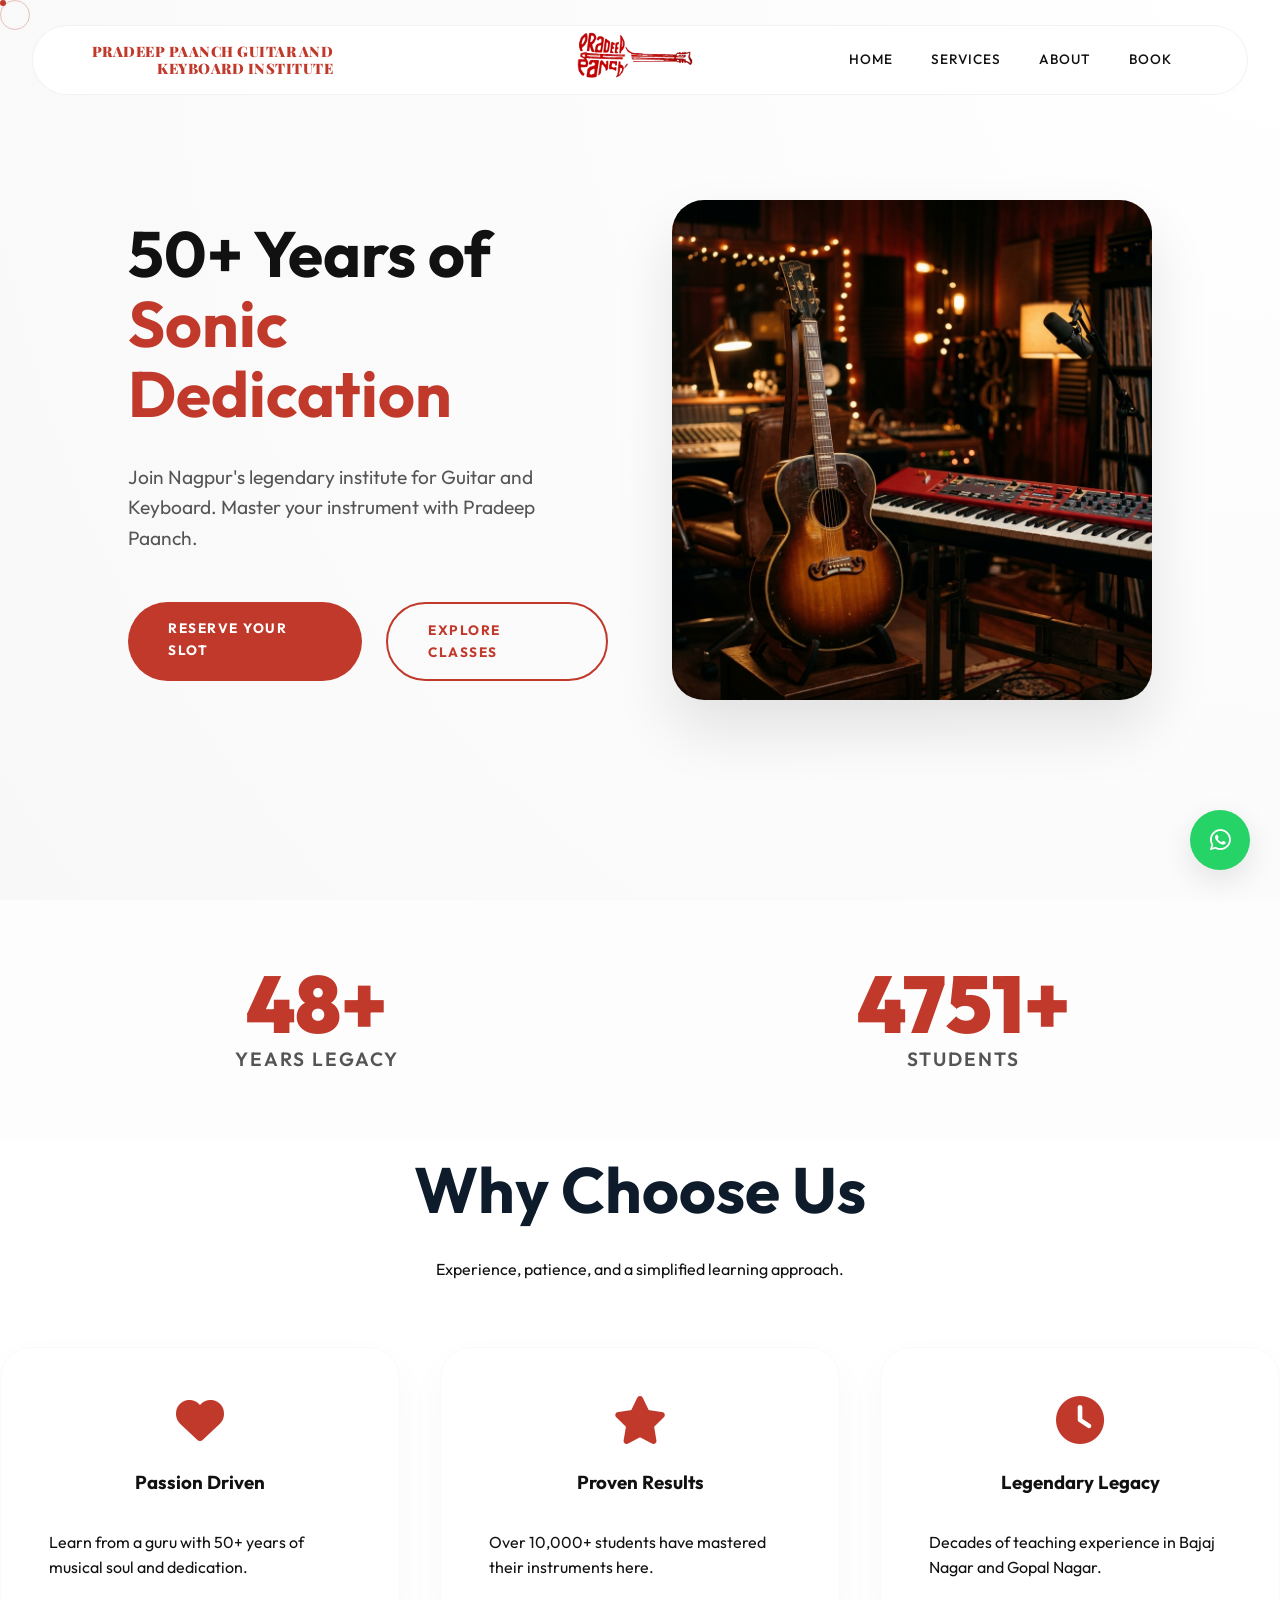
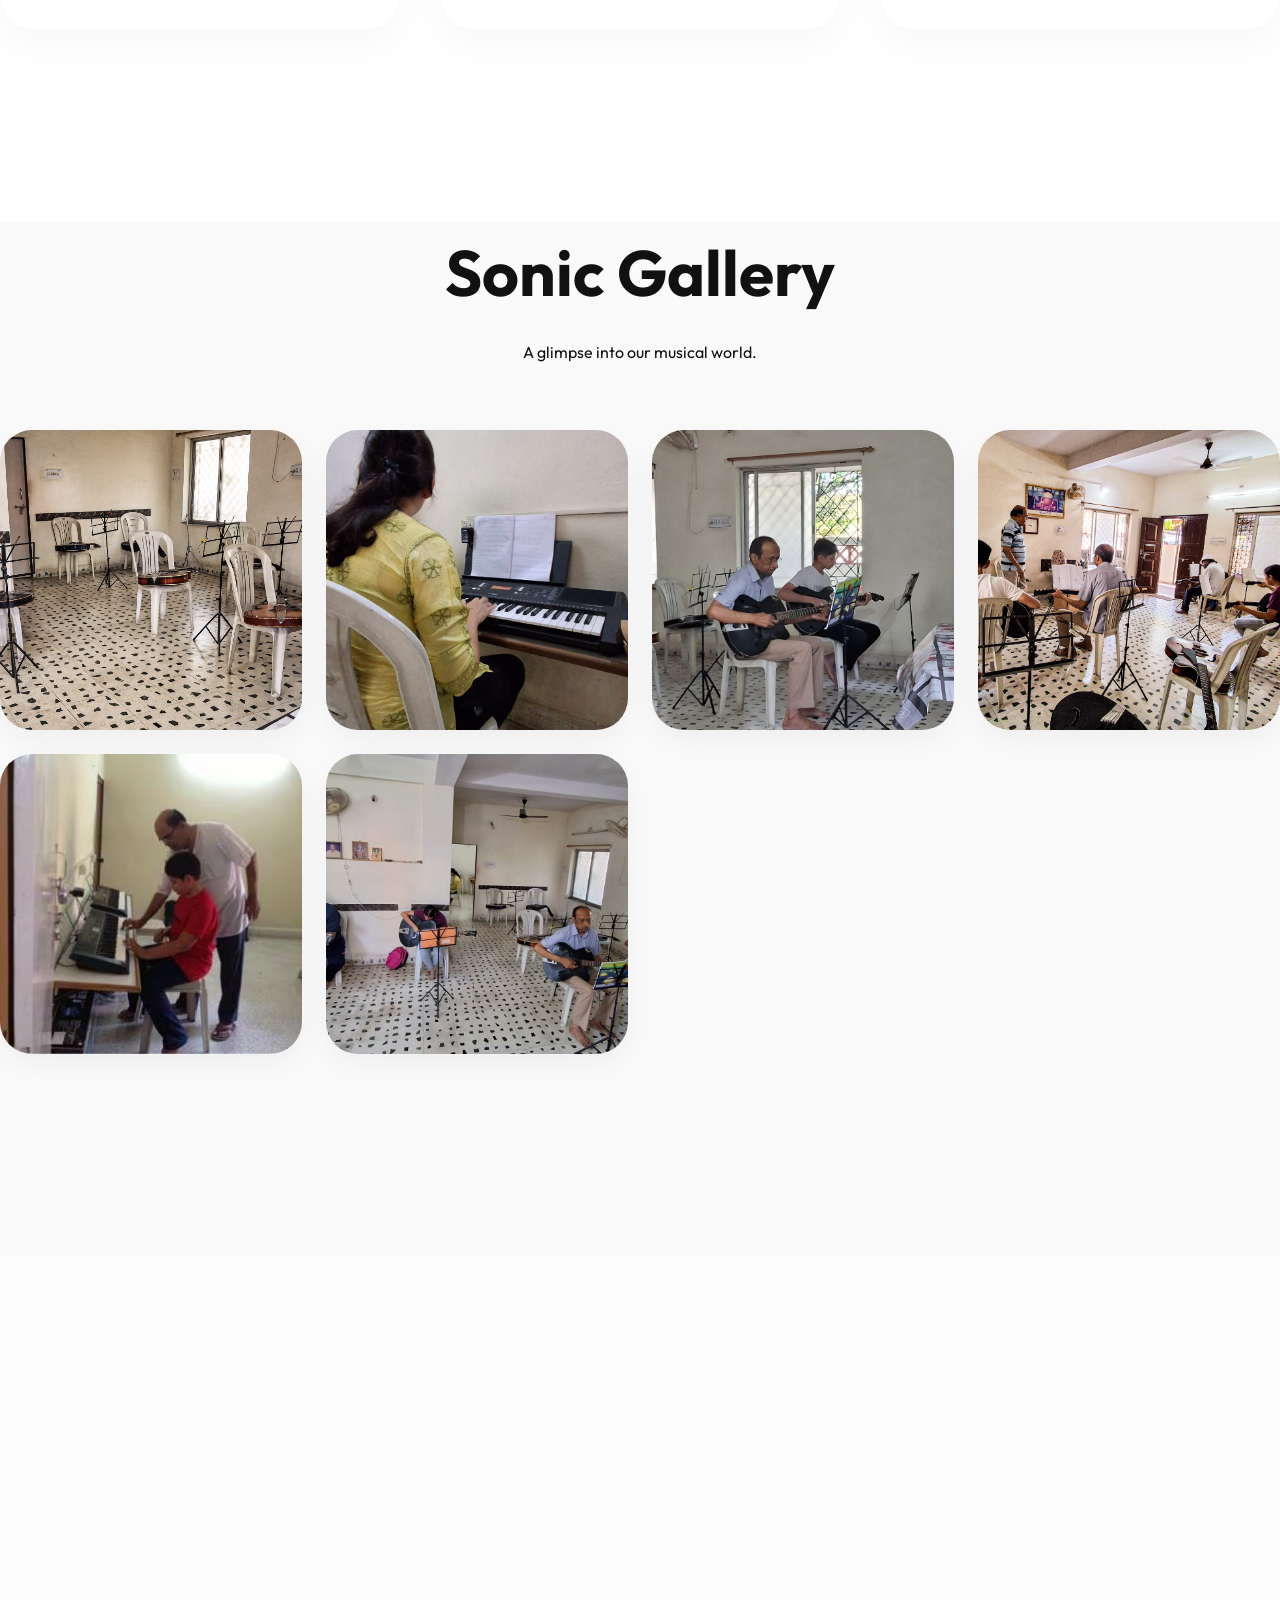
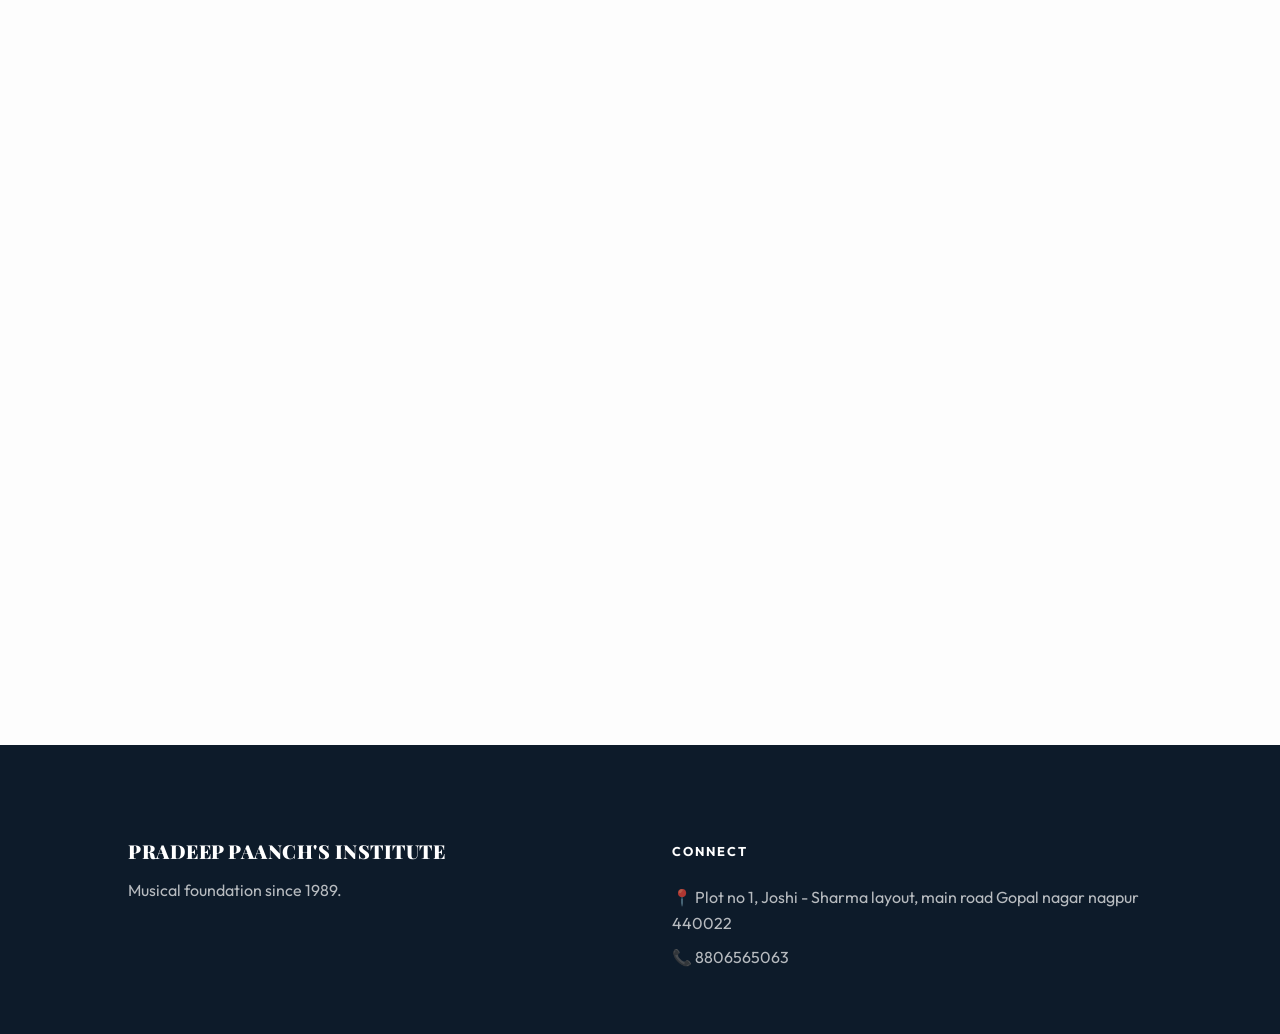
==== index.html @ 4fe627d6 "Initial commit of Pradeep Music Academy website" ====
<!DOCTYPE html>
<html lang="en">

<head>
    <meta charset="UTF-8">
    <meta name="viewport" content="width=device-width, initial-scale=1.0">
    <title>Pradeep Paanch's Guitar and keyboard coaching institute | Nagpur</title>
    <link rel="stylesheet" href="css/style.css">
    <link rel="stylesheet" href="https://cdnjs.cloudflare.com/ajax/libs/font-awesome/6.0.0/css/all.min.css">
</head>

<body>

    <!-- Navigation -->
    <nav>
        <div class="nav-text">PRADEEP PAANCH GUITAR AND KEYBOARD INSTITUTE</div>
        <div class="nav-logo">
            <a href="index.html">
                <img src="images/logo.png" alt="Logo" class="logo-img">
            </a>
        </div>
        <div class="nav-links">
            <a href="index.html" class="active">Home</a>
            <a href="services.html">Services</a>
            <a href="about.html">About</a>
            <a href="contact.html">Book</a>
        </div>
        <div class="hamburger">
            <span></span>
            <span></span>
            <span></span>
        </div>
    </nav>

    <!-- Full Screen Menu Overlay -->
    <div class="menu-backdrop"></div>
    <div class="menu-overlay">
        <div class="menu-panel-header">
            <h3 style="font-size: 1.2rem; font-weight: 900; letter-spacing: 2px;">PRADEEP PAANCH</h3>
            <p style="font-size: 0.7rem; opacity: 0.8; text-transform: uppercase;">Music Academy Nagpur</p>
        </div>
        <div class="nav-links-full">
            <a href="index.html"><i class="fas fa-home"></i> Home</a>
            <a href="services.html"><i class="fas fa-music"></i> Services</a>
            <a href="gallery.html"><i class="fas fa-images"></i> Gallery</a>
            <a href="about.html"><i class="fas fa-user-tie"></i> About</a>
            <a href="contact.html"><i class="fas fa-calendar-check"></i> Book Class</a>
        </div>
        <div class="menu-panel-footer">
            <p>Connect with us</p>
            <div class="social-icons-menu">
                <a href="#"><i class="fab fa-instagram"></i></a>
                <a href="#"><i class="fab fa-facebook"></i></a>
                <a href="https://wa.me/918806565063"><i class="fab fa-whatsapp"></i></a>
            </div>
        </div>
    </div>

    <!-- Hero Section -->
    <header class="hero"
        style="height: 100vh; display: flex; align-items: center; background: radial-gradient(circle at top right, #fff, #f8f8f8);">
        <div
            style="padding: 0 10%; width: 100%; display: grid; grid-template-columns: 1fr 1fr; gap: 4rem; align-items: center;">
            <div class="reveal">
                <h1 style="font-size: clamp(2.5rem, 5vw, 4.5rem); line-height: 1.1; margin-bottom: 2rem;">
                    50+ Years of <br><span style="color: var(--primary);">Sonic Dedication</span>
                </h1>
                <p style="font-size: 1.2rem; color: var(--text-muted); margin-bottom: 3rem; max-width: 500px;">
                    Join Nagpur's legendary institute for Guitar and Keyboard. Master your instrument with Pradeep
                    Paanch.
                </p>
                <div style="display: flex; gap: 1.5rem;">
                    <a href="contact.html" class="btn btn-primary">Reserve Your Slot</a>
                    <a href="services.html" class="btn btn-outline">Explore Classes</a>
                </div>
            </div>
            <div class="reveal" style="position: relative;">
                <div
                    style="width: 100%; height: 500px; border-radius: 2rem; overflow: hidden; box-shadow: 0 30px 60px rgba(0,0,0,0.1);">
                    <img src="images/hero_bg.png" alt="Music" style="width: 100%; height: 100%; object-fit: cover;">
                </div>
            </div>
        </div>
        </div>
    </header>

    <!-- Stats Bar -->
    <section class="stats-bar" style="background: #fdfdfd; padding: 4rem 2%;">
        <div class="stats-grid">
            <div class="reveal">
                <h3 class="stat-number" data-target="50+"
                    style="font-size: 5rem; color: var(--primary); font-weight: 900; line-height: 1;">50+</h3>
                <p style="text-transform: uppercase; letter-spacing: 2px; color: var(--text-muted); font-weight: 600; font-size: 1.2rem;">
                    Years Legacy</p>
            </div>
            <div class="reveal">
                <h3 class="stat-number" data-target="5000+"
                    style="font-size: 5rem; color: var(--primary); font-weight: 900; line-height: 1;">5000+</h3>
                <p style="text-transform: uppercase; letter-spacing: 2px; color: var(--text-muted); font-weight: 600; font-size: 1.2rem;">
                    Students</p>
            </div>
        </div>
    </section>

    <!-- Why Us -->
    <section style="padding-bottom: 12rem;">
        <div class="section-title reveal" style="text-align: center;">
            <h2 style="color: var(--secondary);">Why Choose Us</h2>
            <p>Experience, patience, and a simplified learning approach.</p>
        </div>
        <div style="display: grid; grid-template-columns: repeat(auto-fit, minmax(300px, 1fr)); gap: 2.5rem;">
            <div class="card reveal">
                <div class="card-header-mobile">
                    <i class="fas fa-heart" style="color: var(--primary);"></i>
                    <h3>Passion Driven</h3>
                </div>
                <p>Learn from a guru with 50+ years of musical soul and dedication.</p>
            </div>
            <div class="card reveal">
                <div class="card-header-mobile">
                    <i class="fas fa-star" style="color: var(--primary);"></i>
                    <h3>Proven Results</h3>
                </div>
                <p>Over 10,000+ students have mastered their instruments here.</p>
            </div>
            <div class="card reveal">
                <div class="card-header-mobile">
                    <i class="fas fa-clock" style="color: var(--primary);"></i>
                    <h3>Legendary Legacy</h3>
                </div>
                <p>Decades of teaching experience in Bajaj Nagar and Gopal Nagar.</p>
            </div>
        </div>
    </section>

    <!-- Gallery Preview Section -->
    <section style="background: #fafafa; padding-bottom: 5rem;">
        <div class="section-title reveal" style="text-align: center;">
            <h2>Sonic Gallery</h2>
            <p>A glimpse into our musical world.</p>
        </div>
        <div class="home-gallery-grid" style="margin-bottom: 4rem;">
            <div class="reveal"
                style="height: 300px; border-radius: 2rem; overflow: hidden; box-shadow: 0 10px 30px rgba(0,0,0,0.05);">
                <img src="images/guitar1.jpeg" alt="Guitar Class" style="width: 100%; height: 100%; object-fit: cover;">
            </div>
            <div class="reveal"
                style="height: 300px; border-radius: 2rem; overflow: hidden; box-shadow: 0 10px 30px rgba(0,0,0,0.05);">
                <img src="images/keyboard2.jpeg" alt="Keyboard Class"
                    style="width: 100%; height: 100%; object-fit: cover;">
            </div>
            <div class="reveal"
                style="height: 300px; border-radius: 2rem; overflow: hidden; box-shadow: 0 10px 30px rgba(0,0,0,0.05);">
                <img src="images/student2.jpeg" alt="Student Practice"
                    style="width: 100%; height: 100%; object-fit: cover;">
            </div>
            <div class="reveal"
                style="height: 300px; border-radius: 2rem; overflow: hidden; box-shadow: 0 10px 30px rgba(0,0,0,0.05);">
                <img src="images/guitar2.jpeg" alt="Guitar Practice"
                    style="width: 100%; height: 100%; object-fit: cover;">
            </div>
            <div class="reveal"
                style="height: 300px; border-radius: 2rem; overflow: hidden; box-shadow: 0 10px 30px rgba(0,0,0,0.05);">
                <img src="images/keyboard1.jpeg" alt="Keyboard Practice"
                    style="width: 100%; height: 100%; object-fit: cover;">
            </div>
            <div class="reveal"
                style="height: 300px; border-radius: 2rem; overflow: hidden; box-shadow: 0 10px 30px rgba(0,0,0,0.05);">
                <img src="images/student1.jpeg" alt="Students" style="width: 100%; height: 100%; object-fit: cover;">
            </div>
        </div>
        <div style="text-align: center;" class="reveal">
            <a href="gallery.html" class="btn btn-outline">View More Photos</a>
        </div>
    </section>

    <section style="background: #fdfdfd; padding: 10rem 10% 12rem;">
        <div
            style="display: grid; grid-template-columns: repeat(auto-fit, minmax(300px, 1fr)); gap: 5rem; align-items: center;">
            <div class="reveal">
                <h2
                    style="font-size: clamp(2rem, 4vw, 3rem); margin-bottom: 2rem; color: var(--secondary); line-height: 1.2;">
                    Our <span style="color: var(--primary);">Musical Home</span>
                </h2>
                <p
                    style="font-size: 1.4rem; font-weight: 500; color: var(--text-dark); margin-bottom: 2rem; line-height: 1.6;">
                    This is the iconic class in Gopal Nagar, serving the musical community for over 15 years.
                </p>
                <p style="color: var(--text-muted); font-size: 1.1rem; margin-bottom: 1.5rem; line-height: 1.8;">
                    Before moving to this prime location, the institute flourished in Bajaj Nagar for 35 remarkable
                    years. Over the decades, thousands of students have crossed these thresholds, transforming from
                    beginners into accomplished musicians under the guidance of Pradeep Sir.
                </p>
                <p style="color: var(--text-muted); font-size: 1.1rem; line-height: 1.8;">
                    Every corner of this space resonates with the chords and melodies of five decades of teaching.
                </p>
            </div>
            <div class="reveal">
                <div
                    style="width: 100%; border-radius: 2rem; overflow: hidden; box-shadow: 0 30px 60px rgba(0,0,0,0.08); border: 1px solid rgba(0,0,0,0.05);">
                    <img src="images/Place.jpeg" alt="The Institute" style="width: 100%; display: block;">
                </div>
            </div>
        </div>
    </section>

    <!-- Footer -->
    <footer>
        <div style="display: grid; grid-template-columns: repeat(auto-fit, minmax(250px, 1fr)); gap: 4rem;">
            <div>
                <h3 class="logo" style="color: white; font-size: 1.2rem;">PRADEEP PAANCH'S INSTITUTE</h3>
                <p style="opacity: 0.7; margin-top: 1rem;">Musical foundation since 1989.</p>
            </div>
            <div>
                <h4 style="margin-bottom: 1.5rem; text-transform: uppercase; font-size: 0.8rem; letter-spacing: 2px;">
                    Connect</h4>
                <p style="opacity: 0.7;">📍 Plot no 1, Joshi - Sharma layout, main road Gopal nagar nagpur 440022</p>
                <p style="opacity: 0.7; margin-top: 0.5rem;">📞 8806565063</p>
            </div>
        </div>
    </footer>

    <!-- WhatsApp Floating -->
    <a href="https://wa.me/918806565063" class="whatsapp-btn"
        style="position: fixed; bottom: 30px; right: 30px; width: 60px; height: 60px; background: #25D366; border-radius: 50%; display: flex; align-items: center; justify-content: center; font-size: 1.5rem; z-index: 9999; color: white; box-shadow: 0 10px 30px rgba(0,0,0,0.1);"
        target="_blank">
        <i class="fab fa-whatsapp"></i>
    </a>

    <script src="js/main.js"></script>
</body>

</html>
---- css/style.css ----
/* 
   Pradeep Paanch's Guitar and keyboard coaching institute - Refined Stylish Aesthetic
   Colors: White, Red, Subtle Navy
*/

@import url('https://fonts.googleapis.com/css2?family=Outfit:wght@100..900&family=Playfair+Display:ital,wght@0,400..900;1,400..900&display=swap');

:root {
    --primary: #C0392B;
    --primary-light: #E63946;
    --secondary: #0D1B2A;
    --bg-white: #FFFFFF;
    --bg-light: #F8F9FA;
    --text-dark: #111111;
    --text-muted: #555555;
    
    --font-heading: 'Playfair Display', serif;
    --font-body: 'Outfit', sans-serif;
    
    --transition-smooth: all 0.5s cubic-bezier(0.23, 1, 0.32, 1);
}

* {
    margin: 0;
    padding: 0;
    box-sizing: border-box;
    cursor: none; /* Keep custom cursor for style */
}

a, .btn, .nav-links a, .whatsapp-btn, .nav-links-full a {
    text-decoration: none !important;
}

body {
    font-family: var(--font-body);
    color: var(--text-dark);
    background-color: var(--bg-white);
    overflow-x: hidden;
    line-height: 1.6;
}

/* Custom Cursor - Refined */
.cursor-dot {
    width: 6px;
    height: 6px;
    background-color: var(--primary);
    position: fixed;
    top: 0; left: 0;
    border-radius: 50%;
    z-index: 10001;
    pointer-events: none;
}

.cursor-outline {
    width: 30px;
    height: 30px;
    border: 1.5px solid rgba(192, 57, 43, 0.3);
    position: fixed;
    top: 0; left: 0;
    border-radius: 50%;
    z-index: 10000;
    pointer-events: none;
    transition: transform 0.15s;
}

/* Navbar - Stylish Floating */
nav {
    position: fixed;
    top: 25px;
    left: 50%;
    transform: translateX(-50%);
    width: 95%;
    padding: 0.1rem 1.5rem;
    display: grid;
    grid-template-columns: 1fr auto 1fr;
    align-items: center;
    gap: 0;
    background: rgba(255, 255, 255, 0.85);
    backdrop-filter: blur(15px);
    z-index: 1000;
    border: 1px solid rgba(0,0,0,0.05);
    border-radius: 100px;
    transition: var(--transition-smooth);
}

nav.scrolled {
    width: 100%;
    top: 0;
    border-radius: 0;
    background: white;
    padding: 0.2rem 5%;
    box-shadow: 0 10px 30px rgba(0,0,0,0.05);
}

/* Mobile Nav Adjustments */
@media (max-width: 768px) {
    /* Gallery Grid Mobile Fix */
    .gallery-grid {
        grid-template-columns: repeat(2, 1fr) !important;
        gap: 0.8rem !important;
    }
    .gallery-item {
        height: 180px !important;
    }
    .home-gallery-grid {
        display: grid !important;
        grid-template-columns: repeat(2, 1fr) !important;
        gap: 0.8rem !important;
    }
    .home-gallery-grid .reveal {
        height: 180px !important;
    }
    /* Stats Bar Mobile Fix */
    .stats-bar {
        padding: 2rem 5% !important;
    }
    .stats-grid {
        grid-template-columns: repeat(2, 1fr) !important;
        gap: 1.5rem !important;
    }
    .stats-grid .stat-number {
        font-size: 2.8rem !important;
    }
    .stats-grid p {
        font-size: 0.8rem !important;
    }
    /* Section Padding Fixes for Mobile */
    header.hero {
        padding: 6rem 5% 2rem !important;
        height: auto !important;
        min-height: 600px;
        background: linear-gradient(rgba(255,255,255,0.9), rgba(255,255,255,0.9)), url('../images/hero_bg.png') !important;
        background-size: cover !important;
        background-position: center !important;
    }
    header.hero > div {
        grid-template-columns: 1fr !important;
        gap: 2rem !important;
    }
    header.hero .reveal:nth-child(2) {
        display: none;
    }
    .stats-bar {
        padding: 0 5% 1rem !important;
    }
    section {
        padding: 2.5rem 5% !important;
    }
    /* Card Optimization for Mobile */
    .card {
        padding: 1.2rem !important;
        border-radius: 1rem !important;
        margin-bottom: 0.8rem !important;
        text-align: left !important;
    }
    .card-header-mobile {
        display: flex !important;
        align-items: center !important;
        gap: 1rem !important;
        margin-bottom: 0.8rem !important;
    }
    .card i {
        font-size: 1.5rem !important;
        margin-bottom: 0 !important;
        min-width: 30px;
    }
    .card h3 {
        font-size: 1.1rem !important;
        margin-bottom: 0 !important;
    }
    .card p {
        font-size: 0.85rem !important;
        line-height: 1.4 !important;
    }
}


.stats-grid {
    display: grid;
    grid-template-columns: 1fr 1fr;
    gap: 4rem;
    text-align: center;
}

.stat-number {
    font-size: 5rem;
    color: var(--primary);
    font-weight: 900;
    line-height: 1;
}

.stats-grid p {
    font-size: 1.2rem;
    color: var(--text-muted);
    font-weight: 600;
    text-transform: uppercase;
}

.home-gallery-grid {
    display: grid;
    grid-template-columns: repeat(auto-fit, minmax(300px, 1fr));
    gap: 1.5rem;
}

.hamburger {
    display: none;
    cursor: pointer;
    z-index: 2001;
    border: none;
    background: none;
}

.hamburger span {
    display: block;
    width: 28px;
    height: 3px;
    background: var(--text-dark);
    margin: 5px 0;
    transition: var(--transition-smooth);
}

.hamburger.active span:nth-child(1) { transform: rotate(45deg) translate(5px, 6px); }
.hamburger.active span:nth-child(2) { opacity: 0; }
.hamburger.active span:nth-child(3) { transform: rotate(-45deg) translate(5px, -6px); }

.nav-text {
    font-family: var(--font-heading);
    font-size: 0.9rem;
    font-weight: 900;
    color: var(--primary);
    line-height: 1.2;
    max-width: 300px;
    letter-spacing: 0.5px;
    text-transform: uppercase;
    text-align: right;
    padding-right: 1.5rem;
}

.logo {
    font-family: var(--font-heading);
    font-size: 1.2rem;
    font-weight: 900;
    color: var(--primary);
    line-height: 1.1;
    letter-spacing: 0.5px;
}

.nav-links a {
    color: var(--text-dark);
    font-weight: 500;
    font-size: 0.85rem;
    letter-spacing: 1px;
    margin: 0 1.2rem;
    text-transform: uppercase;
}

/* Section Header */
.section-title {
    margin-bottom: 4rem;
}

.section-title h2 {
    font-size: clamp(2.5rem, 5vw, 4rem);
    margin-bottom: 1rem;
}

/* Buttons */
.btn {
    padding: 1rem 2.5rem;
    border-radius: 100px;
    font-weight: 700;
    text-transform: uppercase;
    letter-spacing: 1.5px;
    transition: var(--transition-smooth);
    display: inline-block;
    border: none;
    font-size: 0.85rem;
}

.btn-primary {
    background-color: var(--primary);
    color: white;
}

.btn-primary:hover {
    background-color: var(--secondary);
    transform: translateY(-3px);
}

.btn-outline {
    background: transparent;
    color: var(--primary);
    border: 2px solid var(--primary);
}

.btn-outline:hover {
    background: var(--primary);
    color: white;
    text-decoration: none !important;
}

/* Cards - White Stylish */
.card {
    background: white;
    padding: 3rem;
    border-radius: 2rem;
    box-shadow: 0 15px 40px rgba(0,0,0,0.03);
    border: 1px solid rgba(0,0,0,0.02);
    transition: var(--transition-smooth);
}

.card:hover {
    transform: translateY(-10px);
    box-shadow: 0 25px 50px rgba(192, 57, 43, 0.08);
}

/* Split Section (Map + Form) */
.split-container {
    display: flex;
    gap: 0;
    background: white;
    border-radius: 3rem;
    overflow: hidden;
    box-shadow: 0 30px 60px rgba(0,0,0,0.05);
    margin-top: 4rem;
}

.split-map {
    flex: 1;
    min-height: 500px;
}

.split-form {
    flex: 1;
    padding: 5rem;
    background: var(--bg-light);
}

/* Footer - Simplified */
footer {
    padding: 6rem 10% 4rem;
    background: var(--secondary);
    color: white;
}

/* Animations */
.reveal {
    opacity: 0;
    transform: translateY(30px);
    transition: all 0.8s ease-out;
}

.reveal.active {
    opacity: 1;
    transform: translateY(0);
}

/* Side Panel Menu Backdrop */
.menu-backdrop {
    position: fixed;
    inset: 0;
    background: rgba(0,0,0,0.4);
    backdrop-filter: blur(10px);
    z-index: 1999;
    opacity: 0;
    visibility: hidden;
    transition: var(--transition-smooth);
}

.menu-backdrop.active {
    opacity: 1;
    visibility: visible;
}

/* Side Panel Menu - Luxury Redesign */
.menu-overlay {
    position: fixed;
    top: 0;
    right: -100%;
    width: 350px;
    height: 100vh;
    background: linear-gradient(135deg, #ffffff 0%, #f9f9f9 100%);
    z-index: 2000;
    display: flex;
    flex-direction: column;
    padding: 0; /* Changed to handle header/footer */
    box-shadow: -20px 0 50px rgba(0,0,0,0.1);
    transition: all 0.7s cubic-bezier(0.19, 1, 0.22, 1);
    border-left: 1px solid rgba(192, 57, 43, 0.1);
}

.menu-overlay.active {
    right: 0;
}

.menu-panel-header {
    padding: 4rem 3rem 2rem;
    background: var(--primary);
    color: white;
    position: relative;
    overflow: hidden;
}

.menu-panel-header::after {
    content: '';
    position: absolute;
    top: -50%;
    right: -50%;
    width: 200px;
    height: 200px;
    background: rgba(255,255,255,0.1);
    border-radius: 50%;
}

.nav-links-full {
    display: flex;
    flex-direction: column;
    padding: 3rem;
    gap: 1rem;
}

.nav-links-full a {
    font-size: 1.4rem;
    font-family: var(--font-heading);
    font-weight: 800;
    color: var(--text-dark);
    text-transform: uppercase;
    letter-spacing: 2px;
    padding: 1.2rem 1.5rem;
    border-radius: 1rem;
    display: flex;
    align-items: center;
    gap: 1.5rem;
    transition: all 0.4s ease;
}

.nav-links-full a i {
    font-size: 1.2rem;
    color: var(--primary);
    transition: all 0.4s ease;
}

.nav-links-full a:hover {
    background: rgba(192, 57, 43, 0.05);
    color: var(--primary);
    transform: translateX(10px);
}

.nav-links-full a:hover i {
    transform: rotate(15deg) scale(1.2);
}

.menu-panel-footer {
    margin-top: auto;
    padding: 3rem;
    border-top: 1px solid #eee;
}

.card-header-mobile {
    display: flex;
    flex-direction: column;
    align-items: center;
    gap: 1.5rem;
    margin-bottom: 2rem;
}

.card i {
    font-size: 3rem;
    color: var(--primary);
}

.card h3 {
    margin-bottom: 0;
}

.menu-panel-footer p {
    font-size: 0.8rem;
    color: var(--text-muted);
    margin-bottom: 1rem;
    text-transform: uppercase;
    letter-spacing: 2px;
}

.social-icons-menu {
    display: flex;
    gap: 1.5rem;
}

.social-icons-menu a {
    font-size: 1.2rem;
    color: var(--text-dark);
    transition: var(--transition-smooth);
}

.social-icons-menu a:hover {
    color: var(--primary);
    transform: translateY(-3px);
}

.hamburger span {
    background-color: var(--text-dark);
}

/* Experience Badge Fix */
.exp-badge {
    position: absolute;
    bottom: 25px;
    right: 25px;
    background: var(--primary);
    padding: 1.5rem 2rem;
    color: white;
    border-radius: 1.2rem;
    box-shadow: 0 15px 35px rgba(192, 57, 43, 0.4);
    text-align: center;
    z-index: 10;
    min-width: 160px;
}

.exp-badge h3 {
    font-size: 1.8rem;
    font-weight: 800;
    margin-bottom: 2px;
}

.exp-badge p {
    font-size: 0.7rem;
    text-transform: uppercase;
    letter-spacing: 2px;
    font-weight: 700;
    opacity: 0.9;
}

/* Vertical Timeline Tree Structure */
.timeline {
    position: relative;
    max-width: 1000px;
    margin: 5rem auto;
}

.timeline::after {
    content: '';
    position: absolute;
    width: 4px;
    background: var(--primary);
    opacity: 0.15;
    top: 0;
    bottom: 0;
    left: 50%;
    margin-left: -2px;
}

.timeline-item {
    padding: 20px 50px;
    position: relative;
    width: 50%;
}

.timeline-item::after {
    content: '';
    position: absolute;
    width: 20px;
    height: 20px;
    right: -10px;
    background-color: var(--primary);
    border: 4px solid white;
    top: 30px;
    border-radius: 50%;
    z-index: 1;
    box-shadow: 0 0 10px rgba(0,0,0,0.1);
}

.timeline-left { left: 0; text-align: right; }
.timeline-right { left: 50%; text-align: left; }

.timeline-right::after { left: -10px; }

.timeline-content {
    padding: 2rem;
    background: white;
    border-radius: 1.5rem;
    box-shadow: 0 10px 30px rgba(0,0,0,0.03);
    border: 1px solid rgba(0,0,0,0.02);
}

.logo-img {
    height: 65px;
    width: auto;
    max-width: 150px;
    object-fit: contain;
    transition: transform 0.4s cubic-bezier(0.175, 0.885, 0.32, 1.275);
    display: block;
}

.logo-img:hover {
    transform: rotate(-20deg) scale(1.1);
}

.nav-logo {
    display: flex;
    justify-content: center;
    align-items: center;
}

.nav-links {
    display: flex;
    justify-content: flex-end;
    align-items: center;
    padding-right: 2rem;
}

.logo-container {
    display: flex;
    align-items: center;
    gap: 15px;
    flex-shrink: 0;
}

@media (max-width: 768px) {
    .timeline::after { left: 31px; }
    .timeline-item { width: 100%; padding-left: 70px; padding-right: 25px; text-align: left !important; }
    .timeline-item::after { left: 21px; }
    .timeline-right { left: 0; }
}

@media (max-width: 992px) {
    .split-container {
        flex-direction: column;
    }
    .split-map {
        height: 350px;
    }
    .split-form {
        padding: 3rem;
    }
}


/* Hero Desktop Layout Fixes */
header.hero {
    background: radial-gradient(circle at top right, #fff, #f8f8f8) !important;
}
header.hero > div {
    display: grid !important;
    grid-template-columns: 1fr 1fr !important;
}
header.hero .reveal:nth-child(2) {
    display: block !important;
}

/* Mobile Nav & Layout Overrides - Placed at end for priority */
@media (max-width: 768px) {
    nav {
        grid-template-columns: 1.2fr auto 1fr;
        padding: 0.4rem 5%;
        gap: 5px;
        width: 100%;
        top: 0;
        border-radius: 0;
    }
    .nav-links {
        display: none !important;
    }
    .hamburger {
        display: block !important;
        z-index: 2001;
    }
    .nav-text {
        display: block; 
        font-size: 0.65rem;
        max-width: 130px;
        text-align: left;
        line-height: 1.1;
        font-weight: 800;
        order: 1;
        padding-right: 0; /* Reset desktop padding */
    }
    .nav-logo {
        grid-column: 2;
        justify-self: center;
        order: 2;
    }
    .hamburger {
        grid-column: 3;
        justify-self: end;
        order: 3;
    }
    .logo-img {
        height: 50px !important;
    }
    .btn {
        padding: 0.7rem 1.2rem !important;
        font-size: 0.7rem !important;
        letter-spacing: 0.5px !important;
    }
    .stats-grid {
        grid-template-columns: 1fr 1fr !important;
        gap: 1rem !important;
    }
    .stats-grid .stat-number {
        font-size: 2.8rem !important;
        line-height: 1.2 !important;
    }
    .stats-grid p {
        font-size: 0.8rem !important;
        font-weight: 600 !important;
    }
    header.hero {
        padding: 8rem 5% 4rem !important;
        height: auto !important;
        min-height: 100vh;
        background: linear-gradient(rgba(255,255,255,0.9), rgba(255,255,255,0.9)), url('../images/hero_bg.png') center/cover !important;
    }
    header.hero > div {
        grid-template-columns: 1fr !important;
        gap: 2rem !important;
    }
    header.hero .reveal:nth-child(2) {
        display: none !important;
    }
    section {
        padding: 3rem 5% !important;
    }
}
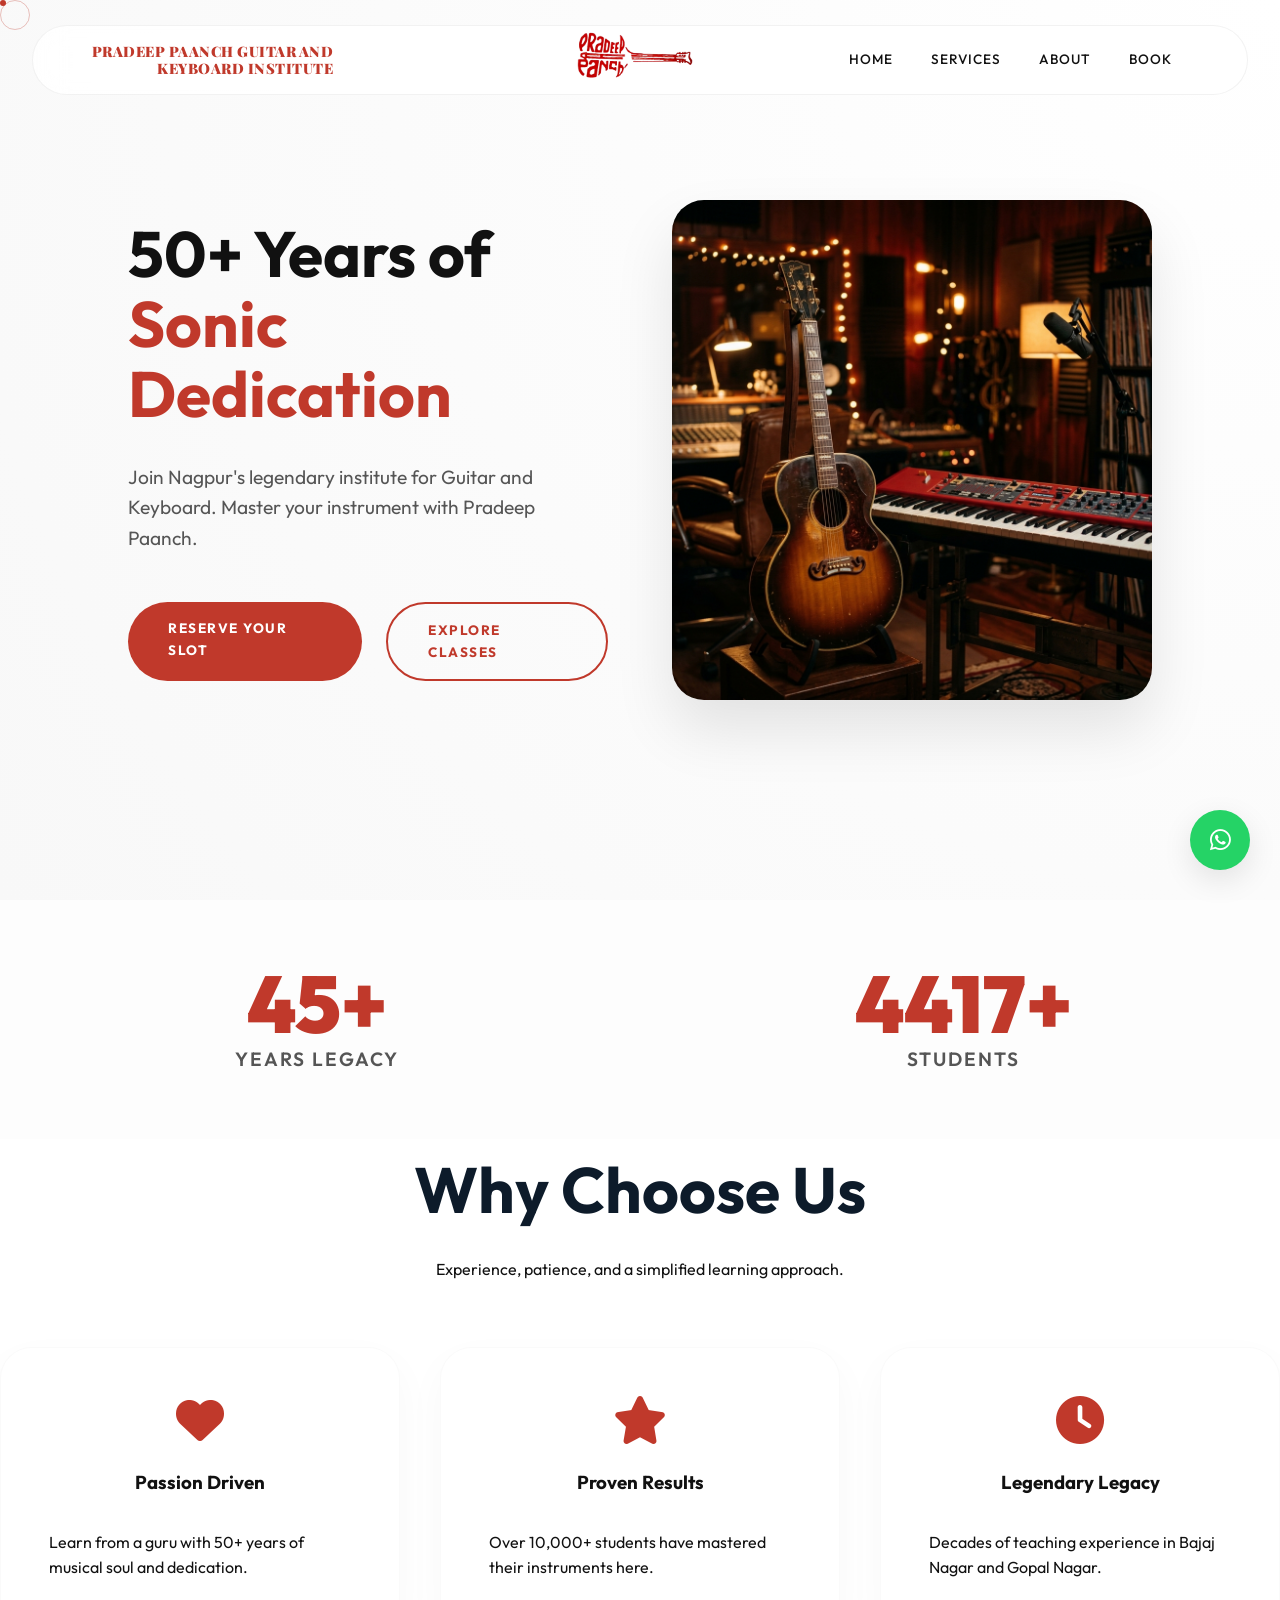
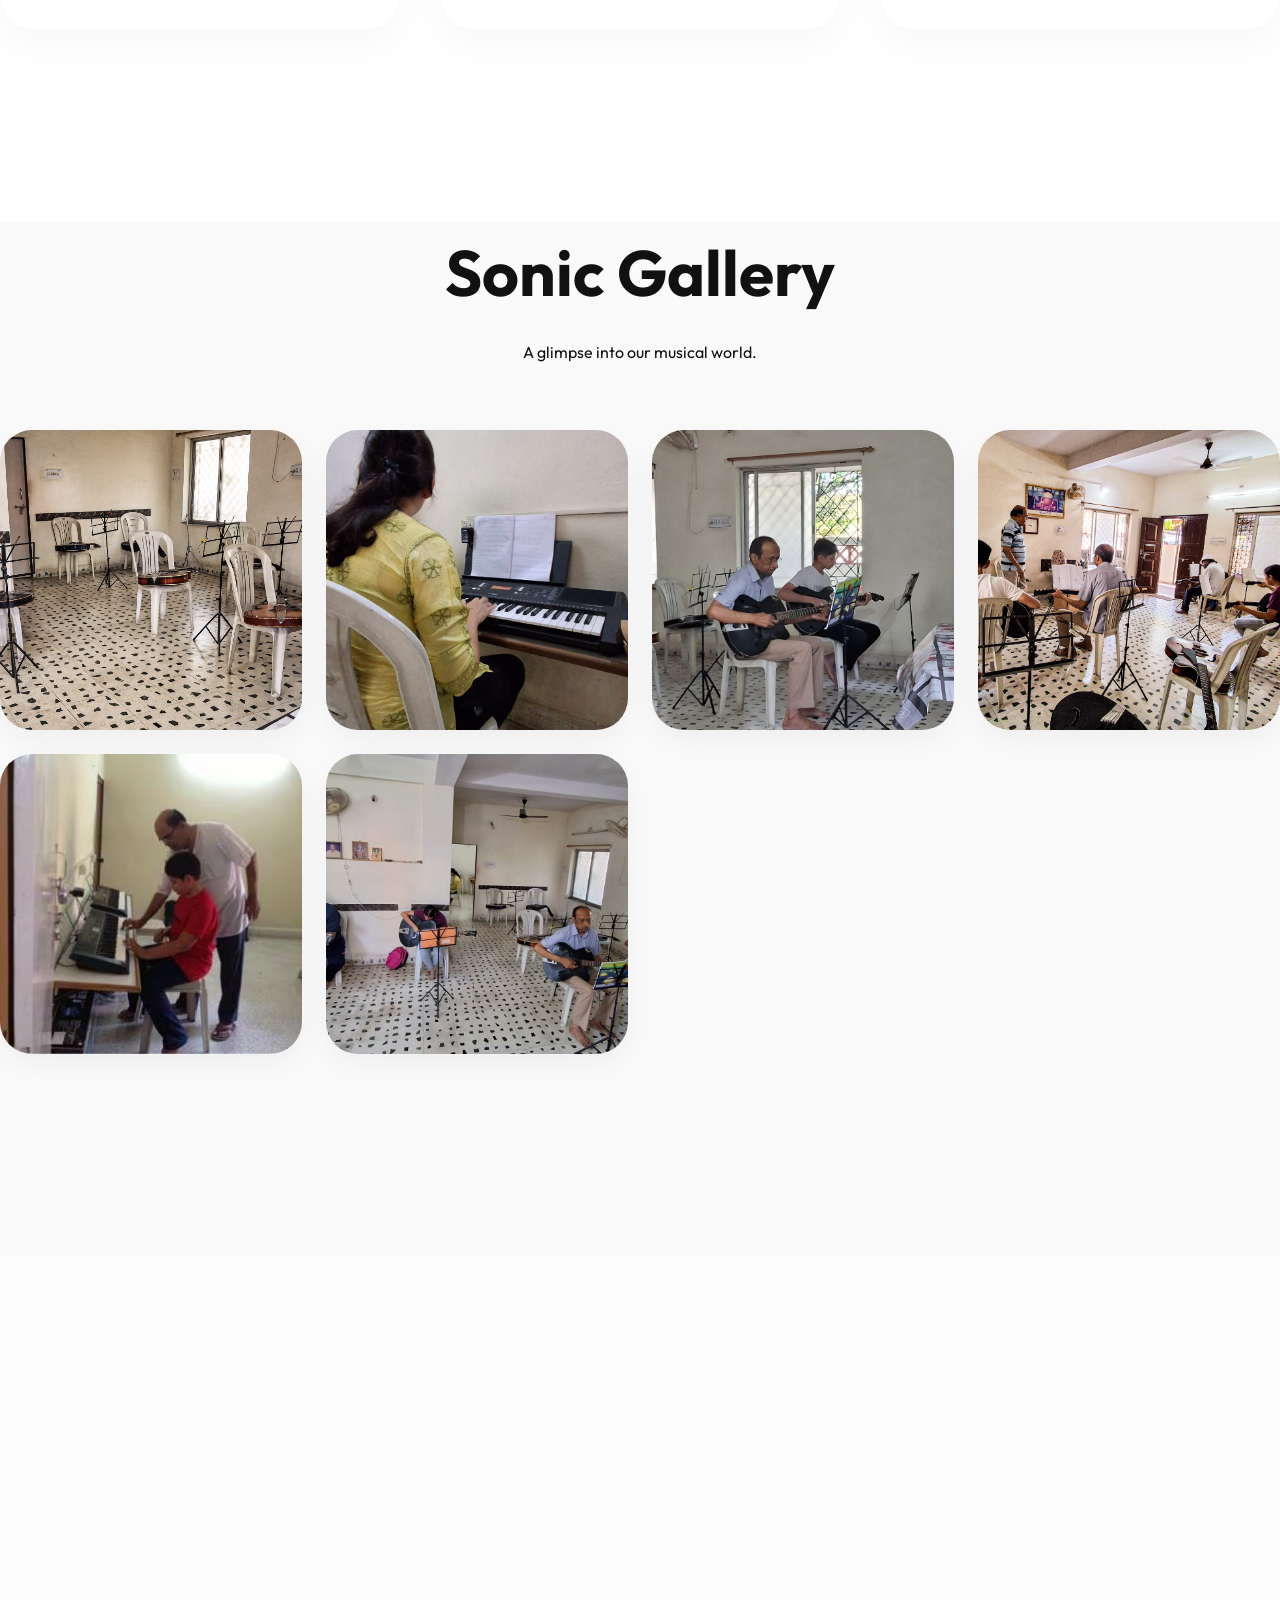
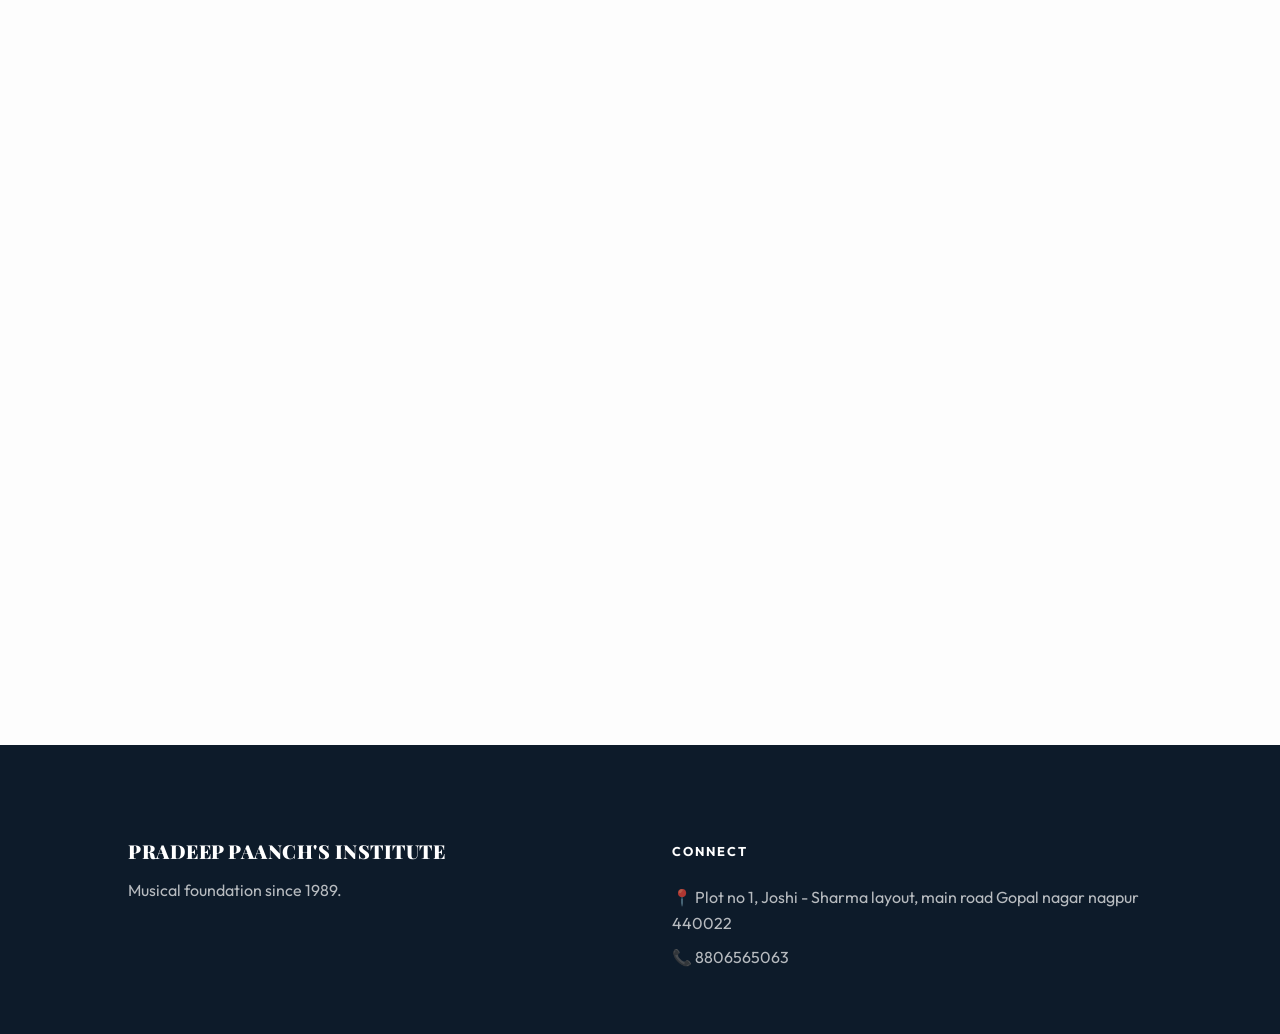
==== commit 41475efd: "Add favicon pointing to logo.png in all pages" ====
--- a/index.html
+++ b/index.html
@@ -5,6 +5,7 @@
     <meta charset="UTF-8">
     <meta name="viewport" content="width=device-width, initial-scale=1.0">
     <title>Pradeep Paanch's Guitar and keyboard coaching institute | Nagpur</title>
+    <link rel="icon" type="image/png" href="images/logo.png">
     <link rel="stylesheet" href="css/style.css">
     <link rel="stylesheet" href="https://cdnjs.cloudflare.com/ajax/libs/font-awesome/6.0.0/css/all.min.css">
 </head>
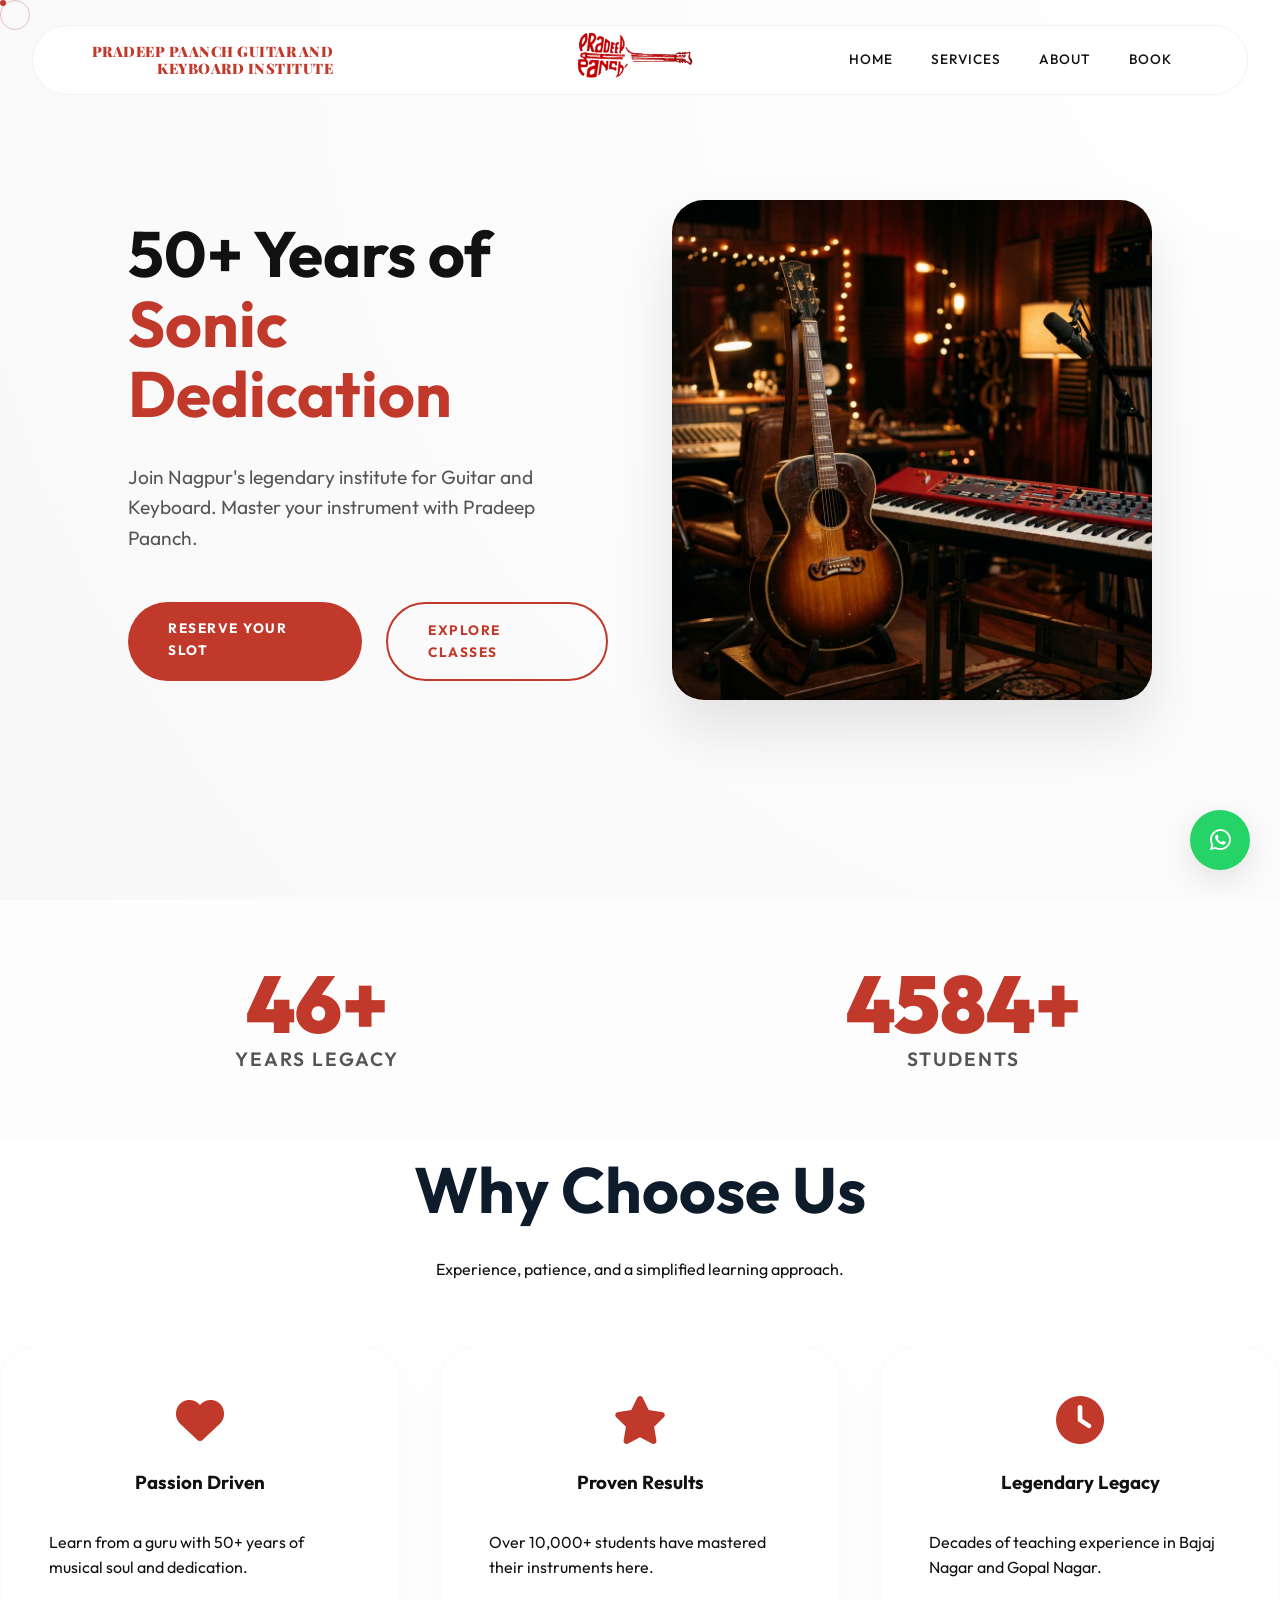
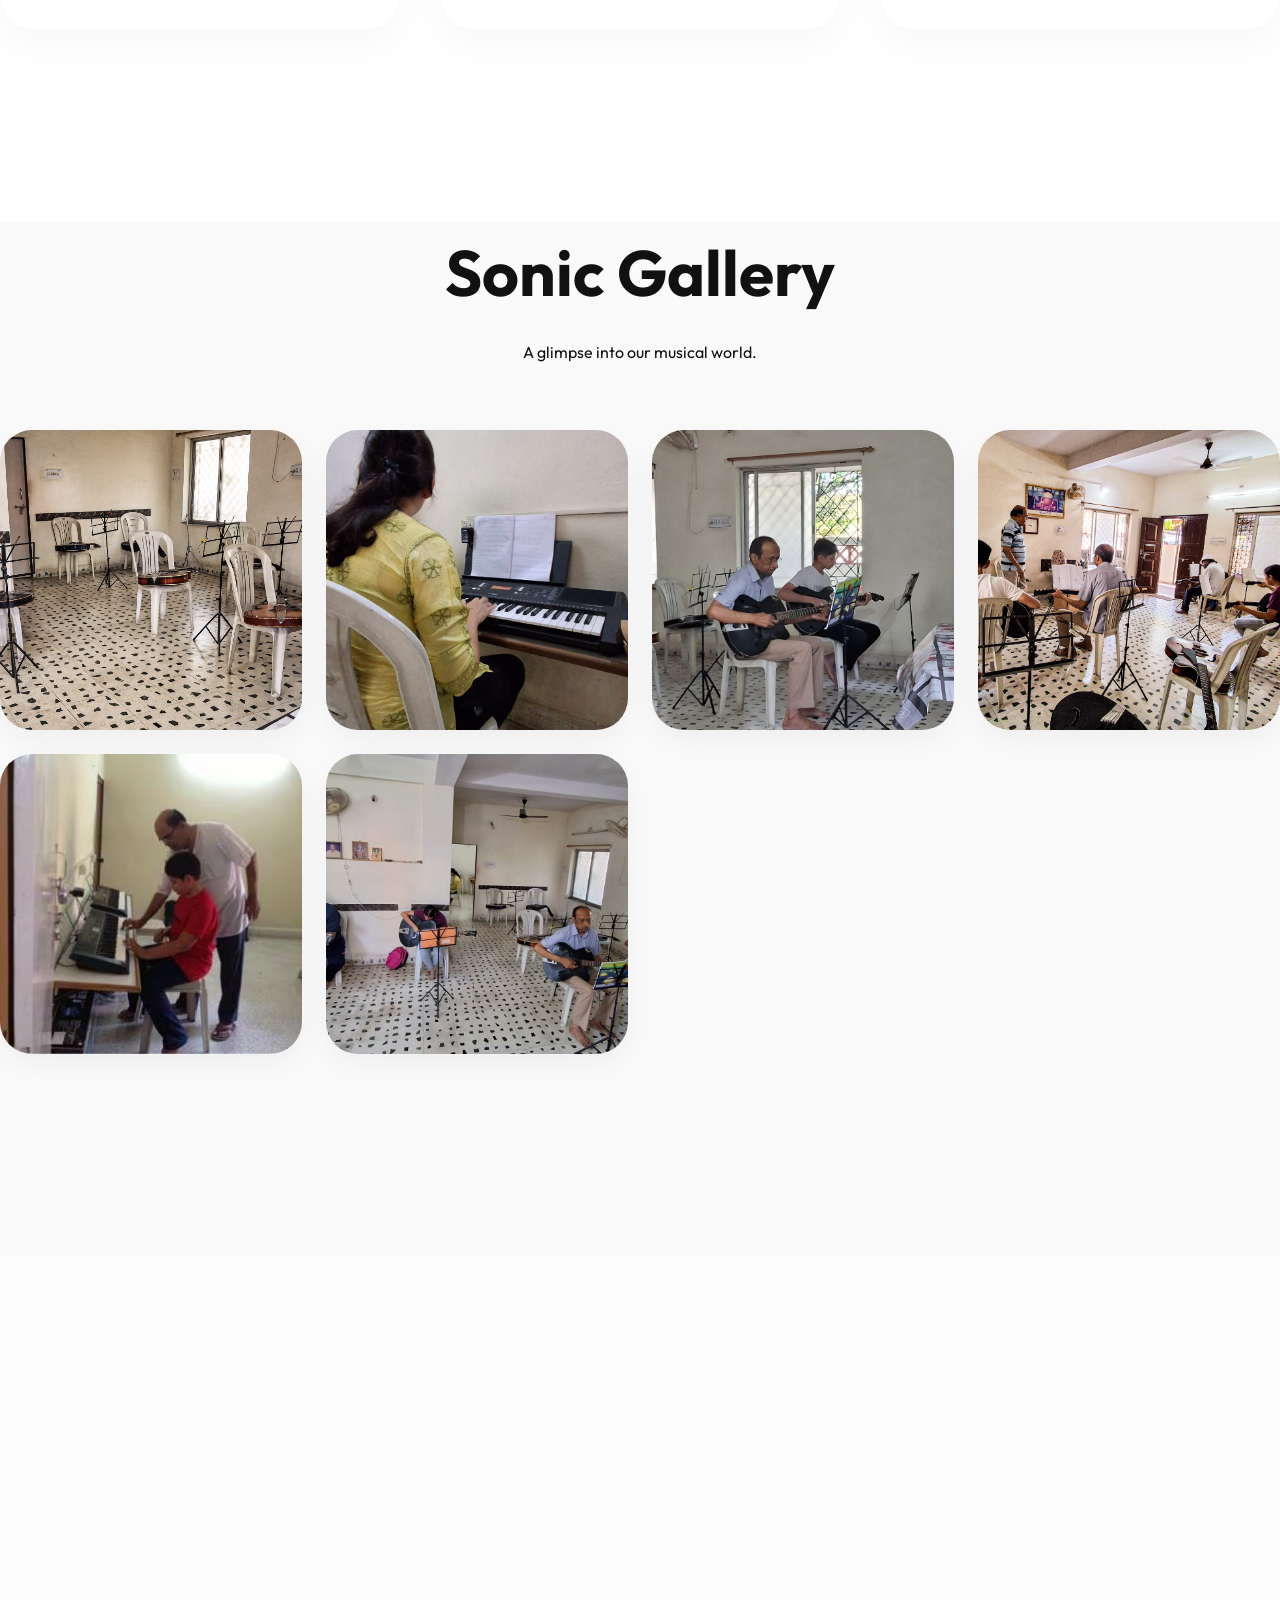
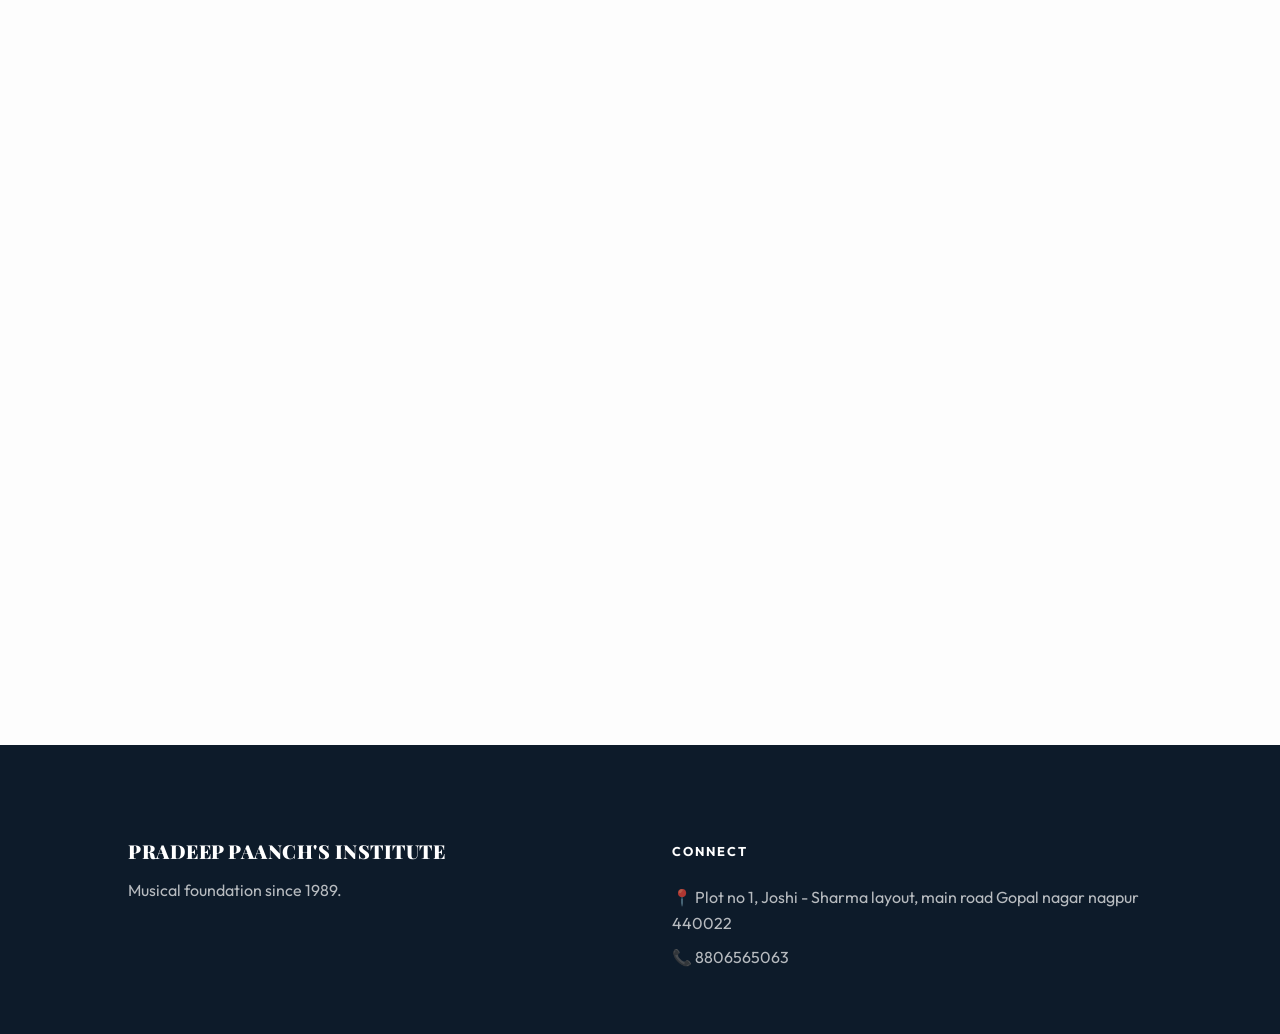
==== commit 58861bde: "Implement full SEO metadata, sitemap.xml, and robots.txt" ====
--- a/index.html
+++ b/index.html
@@ -6,6 +6,26 @@
     <meta name="viewport" content="width=device-width, initial-scale=1.0">
     <title>Pradeep Paanch's Guitar and keyboard coaching institute | Nagpur</title>
     <link rel="icon" type="image/png" href="images/logo.png">
+    
+    <!-- Primary SEO Metadata -->
+    <meta name="description" content="Nagpur's legendary music classes for Guitar and Keyboard. Master your instrument with structured, professional training under Guru Pradeep Paanch at Gopal Nagar, Nagpur.">
+    <meta name="keywords" content="guitar classes nagpur, keyboard classes nagpur, pradeep paanch, music academy nagpur, learn guitar nagpur, best music institute nagpur, keyboard teacher nagpur">
+    <meta name="author" content="Pradeep Paanch">
+    <link rel="canonical" href="https://pradeepmusicclass.me/">
+
+    <!-- Open Graph / Facebook / WhatsApp Preview Cards -->
+    <meta property="og:type" content="website">
+    <meta property="og:url" content="https://pradeepmusicclass.me/">
+    <meta property="og:title" content="Pradeep Paanch's Guitar and Keyboard Coaching Institute | Nagpur">
+    <meta property="og:description" content="Nurturing Nagpur's musical talent for over 50 years. Start your professional Guitar or Keyboard learning journey today!">
+    <meta property="og:image" content="https://pradeepmusicclass.me/images/logo.png">
+
+    <!-- Twitter Cards -->
+    <meta property="twitter:card" content="summary_large_image">
+    <meta property="twitter:url" content="https://pradeepmusicclass.me/">
+    <meta property="twitter:title" content="Pradeep Paanch's Guitar & Keyboard Coaching Institute | Nagpur">
+    <meta property="twitter:description" content="Nurturing Nagpur's musical talent for over 50 years. Start your professional Guitar or Keyboard learning journey today!">
+    <meta property="twitter:image" content="https://pradeepmusicclass.me/images/logo.png">
     <link rel="stylesheet" href="css/style.css">
     <link rel="stylesheet" href="https://cdnjs.cloudflare.com/ajax/libs/font-awesome/6.0.0/css/all.min.css">
 </head>
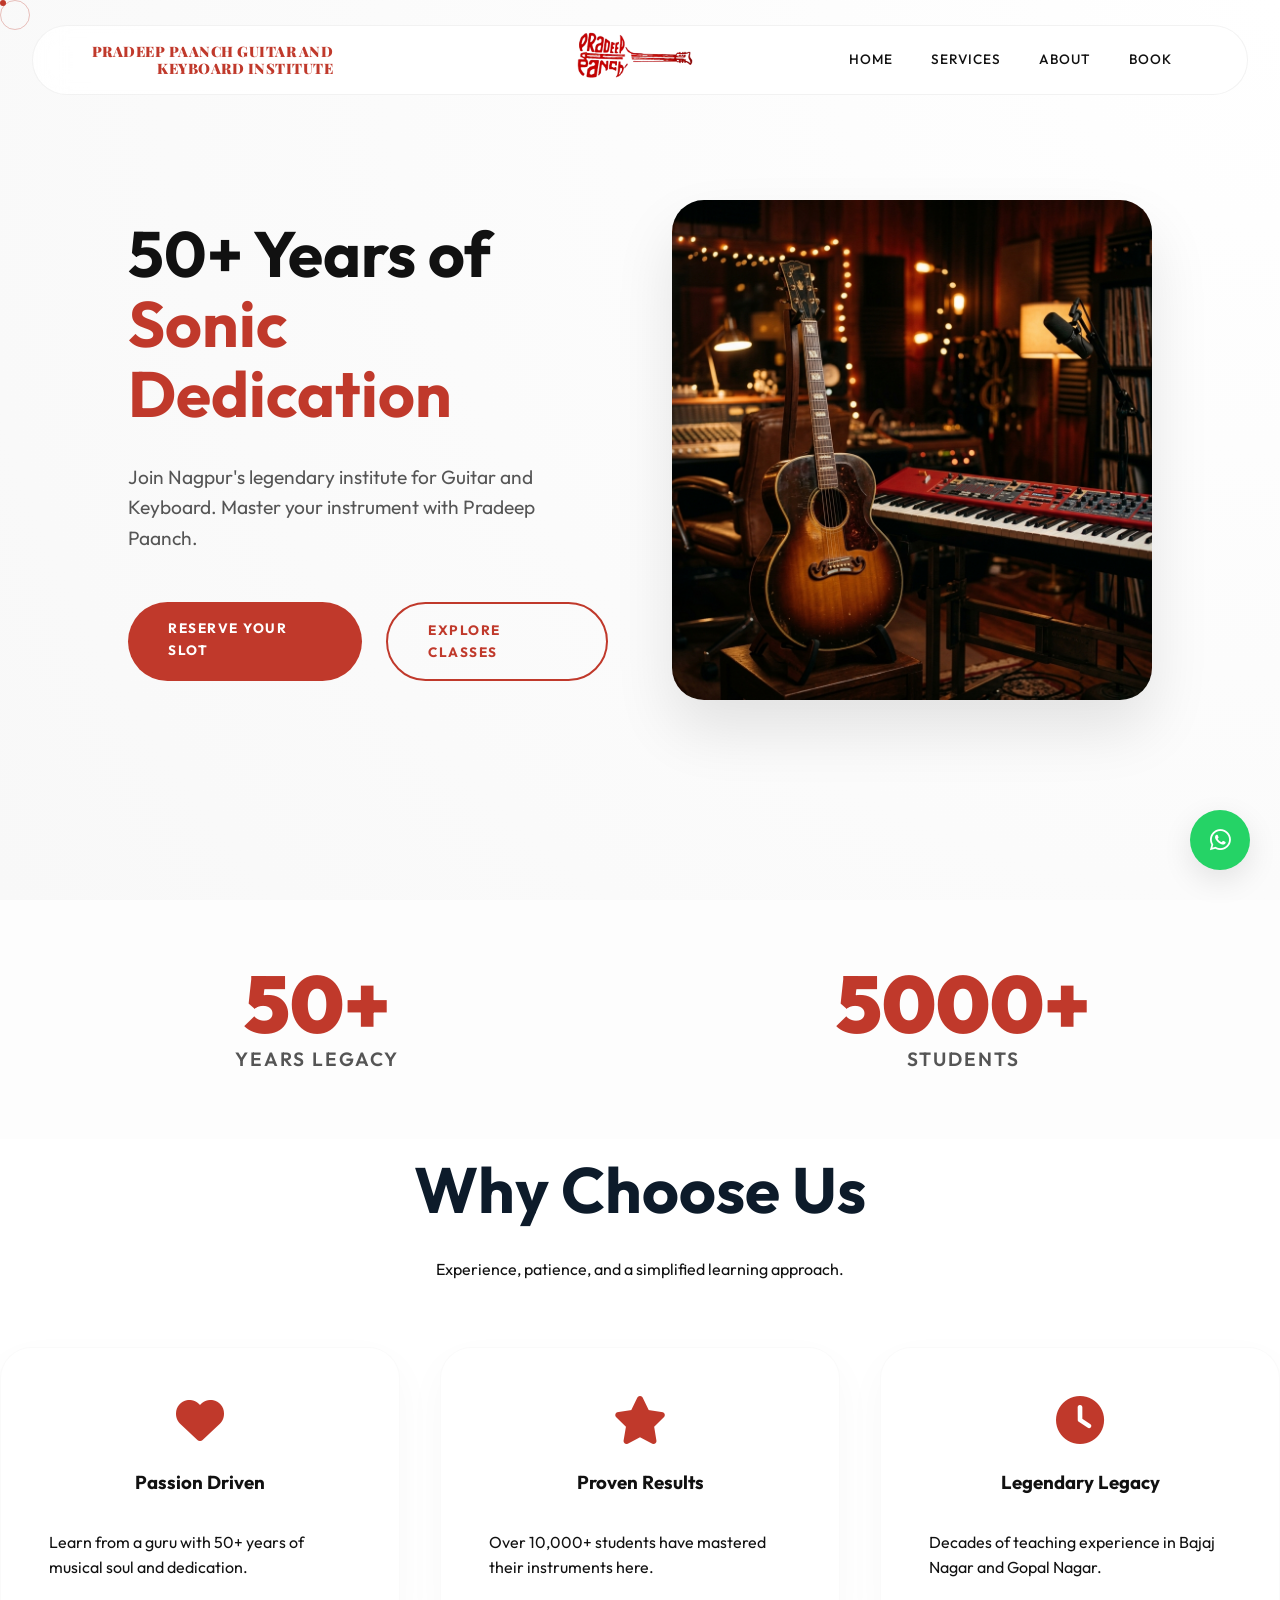
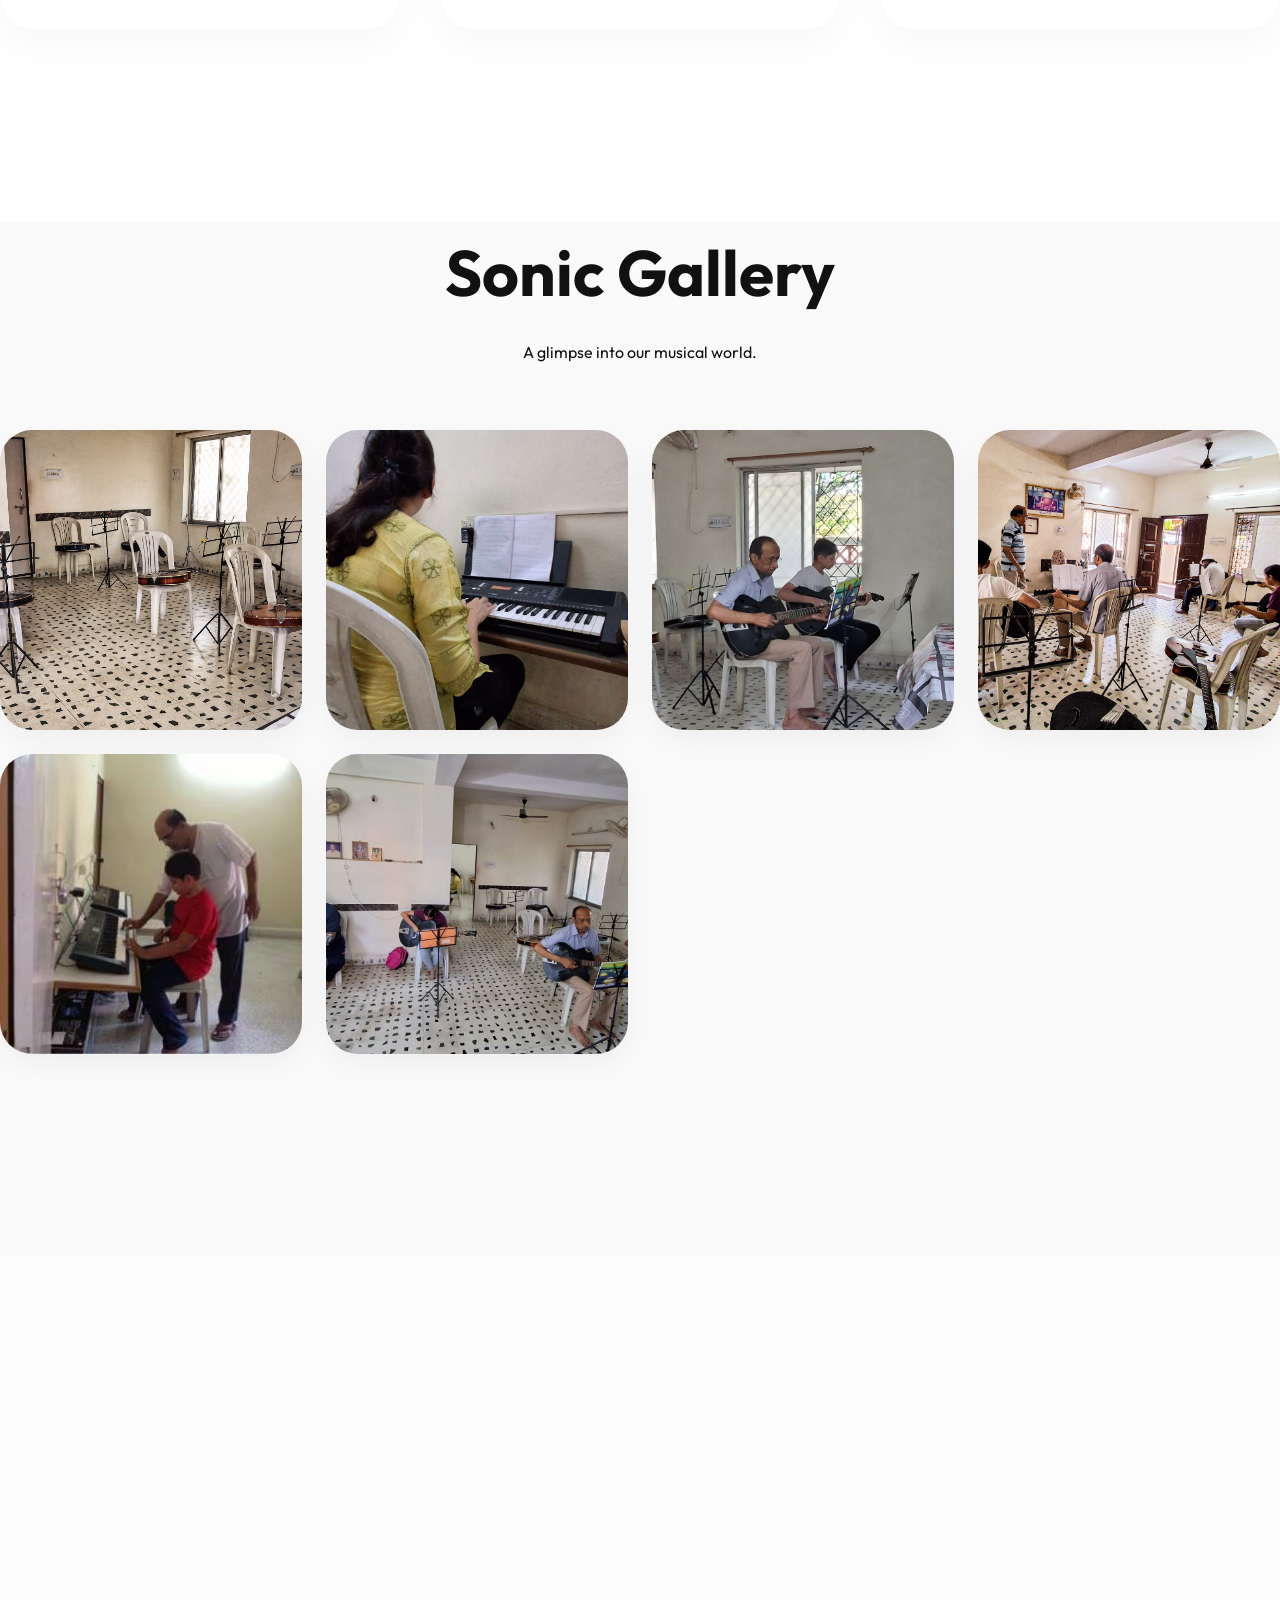
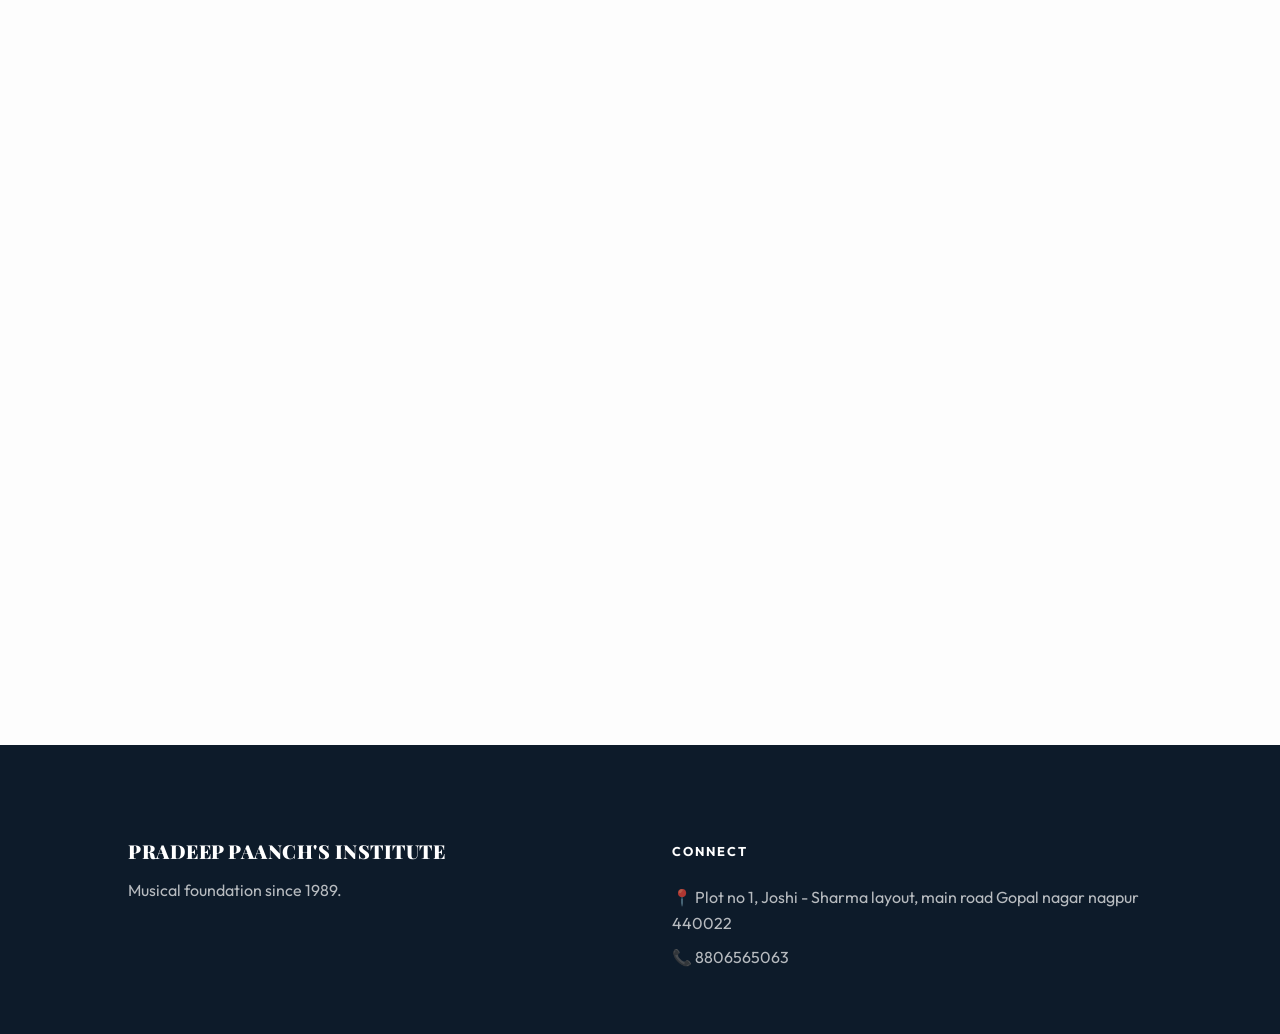
==== commit a9950ba4: "Inject rich Local Business Schema Markup for Google Maps SEO" ====
--- a/index.html
+++ b/index.html
@@ -26,6 +26,51 @@
     <meta property="twitter:title" content="Pradeep Paanch's Guitar & Keyboard Coaching Institute | Nagpur">
     <meta property="twitter:description" content="Nurturing Nagpur's musical talent for over 50 years. Start your professional Guitar or Keyboard learning journey today!">
     <meta property="twitter:image" content="https://pradeepmusicclass.me/images/logo.png">
+    
+    <!-- Local Business Schema Markup for Google Maps/Local SEO -->
+    <script type="application/ld+json">
+    {
+      "@context": "https://schema.org",
+      "@type": "MusicSchool",
+      "name": "Pradeep Paanch's Guitar and Keyboard Coaching Institute",
+      "image": "https://pradeepmusicclass.me/images/logo.png",
+      "@id": "https://pradeepmusicclass.me/#academy",
+      "url": "https://pradeepmusicclass.me",
+      "telephone": "+918806565063",
+      "priceRange": "₹₹",
+      "address": {
+        "@type": "PostalAddress",
+        "streetAddress": "Plot no 1, Joshi - Sharma layout, main road Gopal nagar",
+        "addressLocality": "Nagpur",
+        "postalCode": "440022",
+        "addressRegion": "Maharashtra",
+        "addressCountry": "IN"
+      },
+      "geo": {
+        "@type": "GeoCoordinates",
+        "latitude": 21.1215,
+        "longitude": 79.0664
+      },
+      "openingHoursSpecification": [
+        {
+          "@type": "OpeningHoursSpecification",
+          "dayOfWeek": ["Monday", "Tuesday", "Wednesday", "Thursday", "Friday", "Saturday"],
+          "opens": "09:00",
+          "closes": "11:00"
+        },
+        {
+          "@type": "OpeningHoursSpecification",
+          "dayOfWeek": ["Monday", "Tuesday", "Wednesday", "Thursday", "Friday", "Saturday"],
+          "opens": "17:00",
+          "closes": "20:00"
+        }
+      ],
+      "sameAs": [
+        "https://wa.me/918806565063"
+      ]
+    }
+    </script>
+
     <link rel="stylesheet" href="css/style.css">
     <link rel="stylesheet" href="https://cdnjs.cloudflare.com/ajax/libs/font-awesome/6.0.0/css/all.min.css">
 </head>
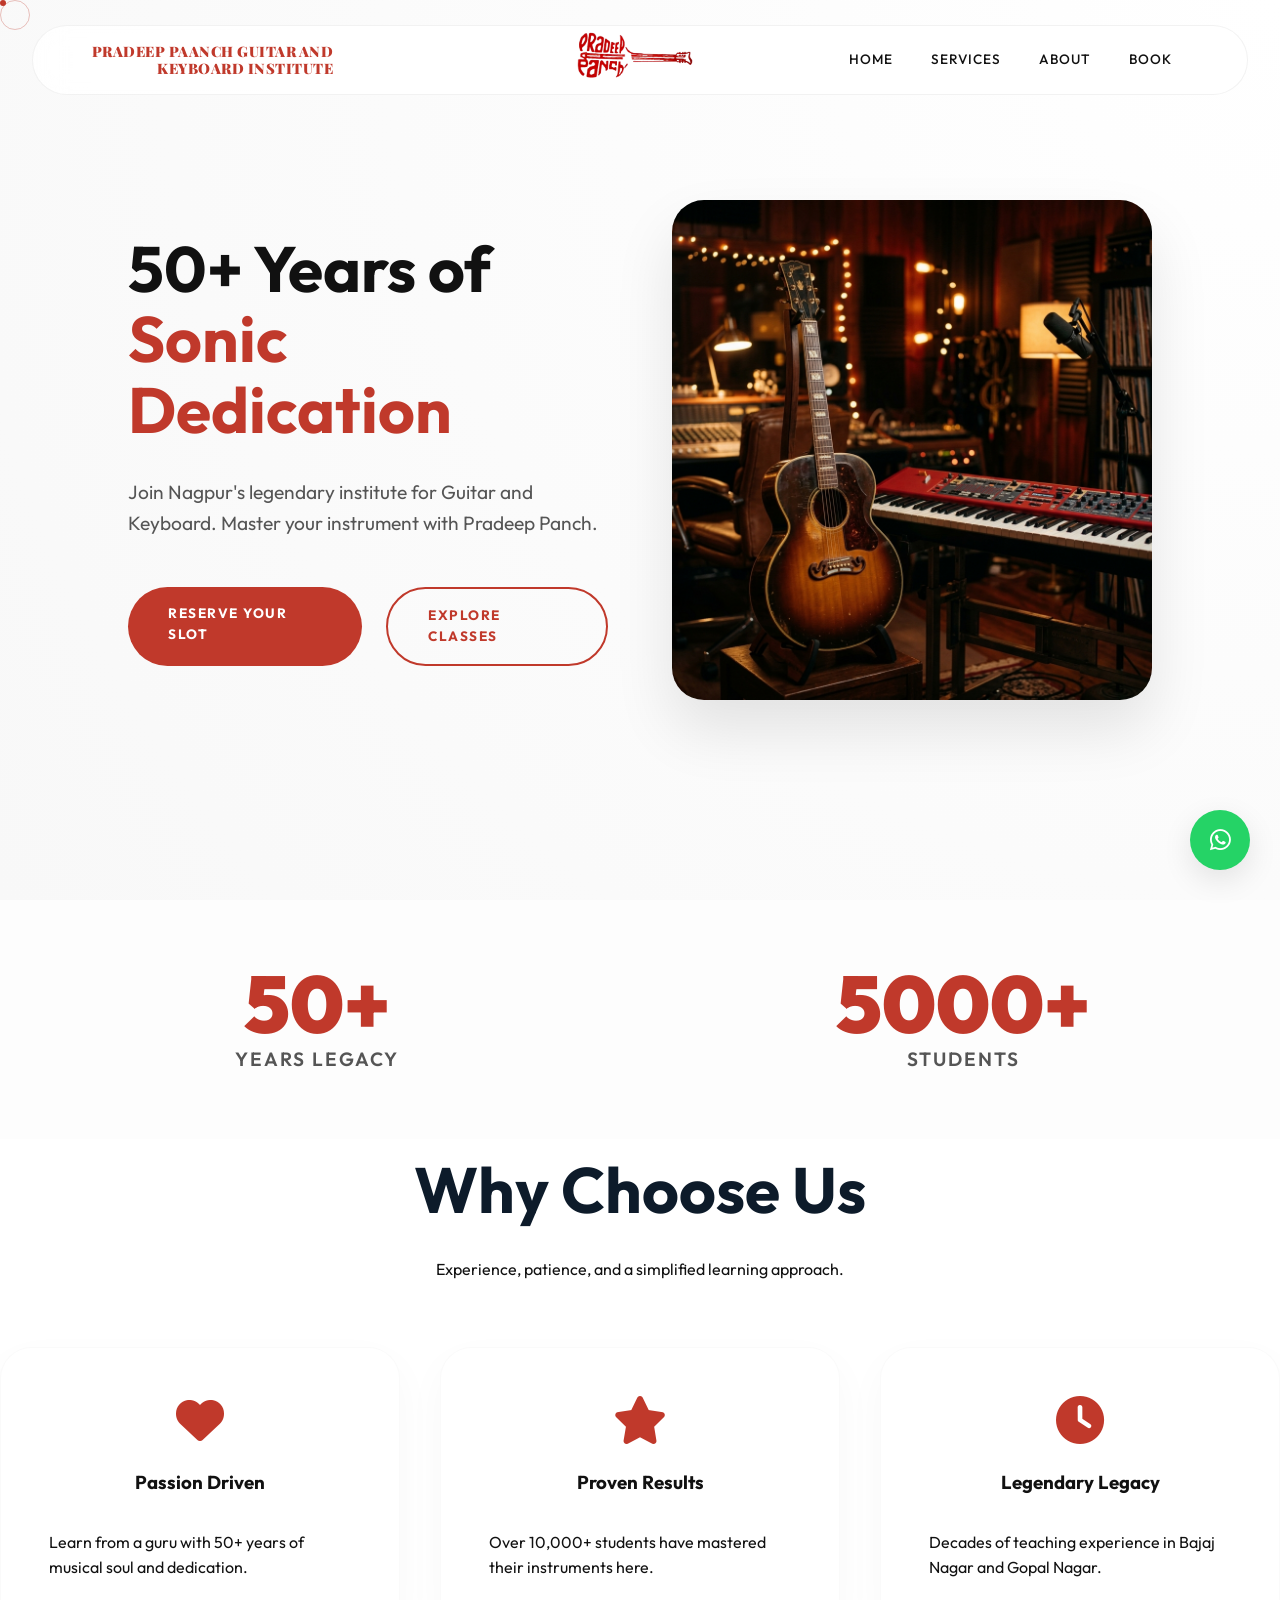
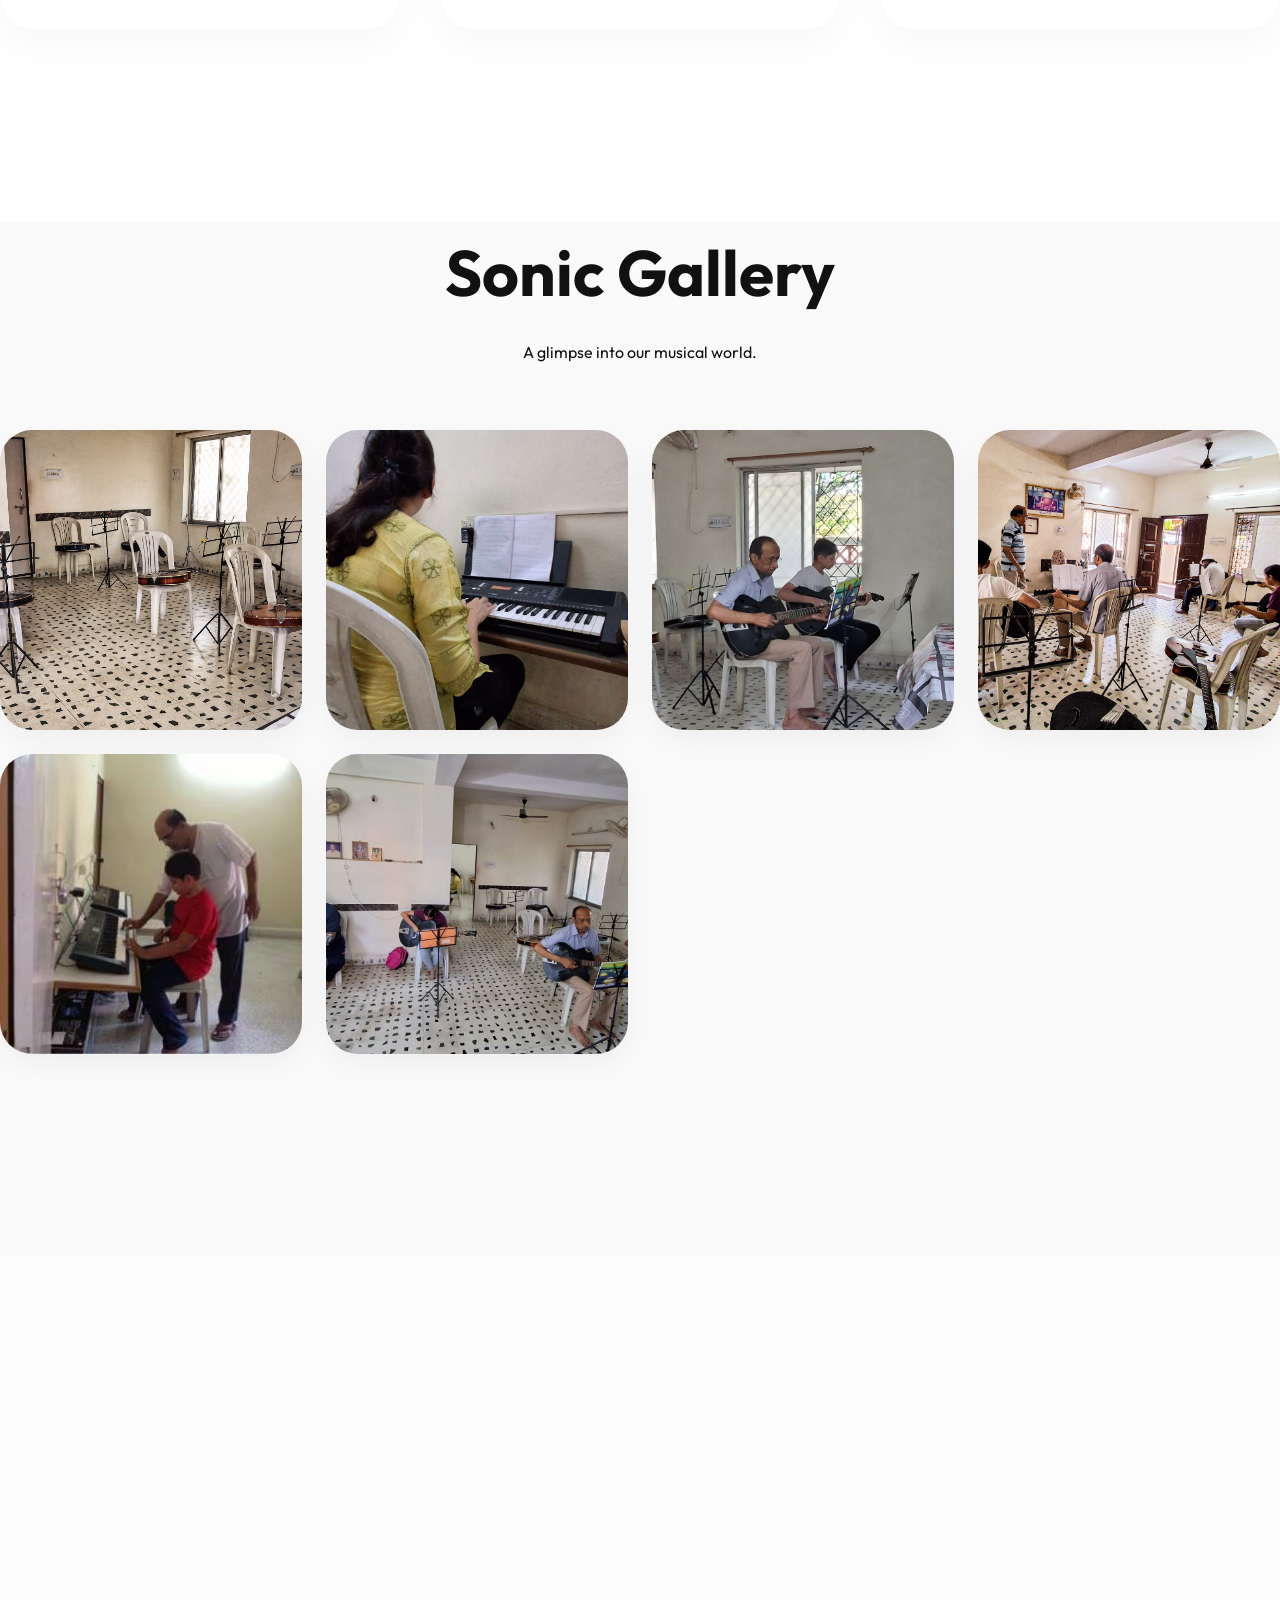
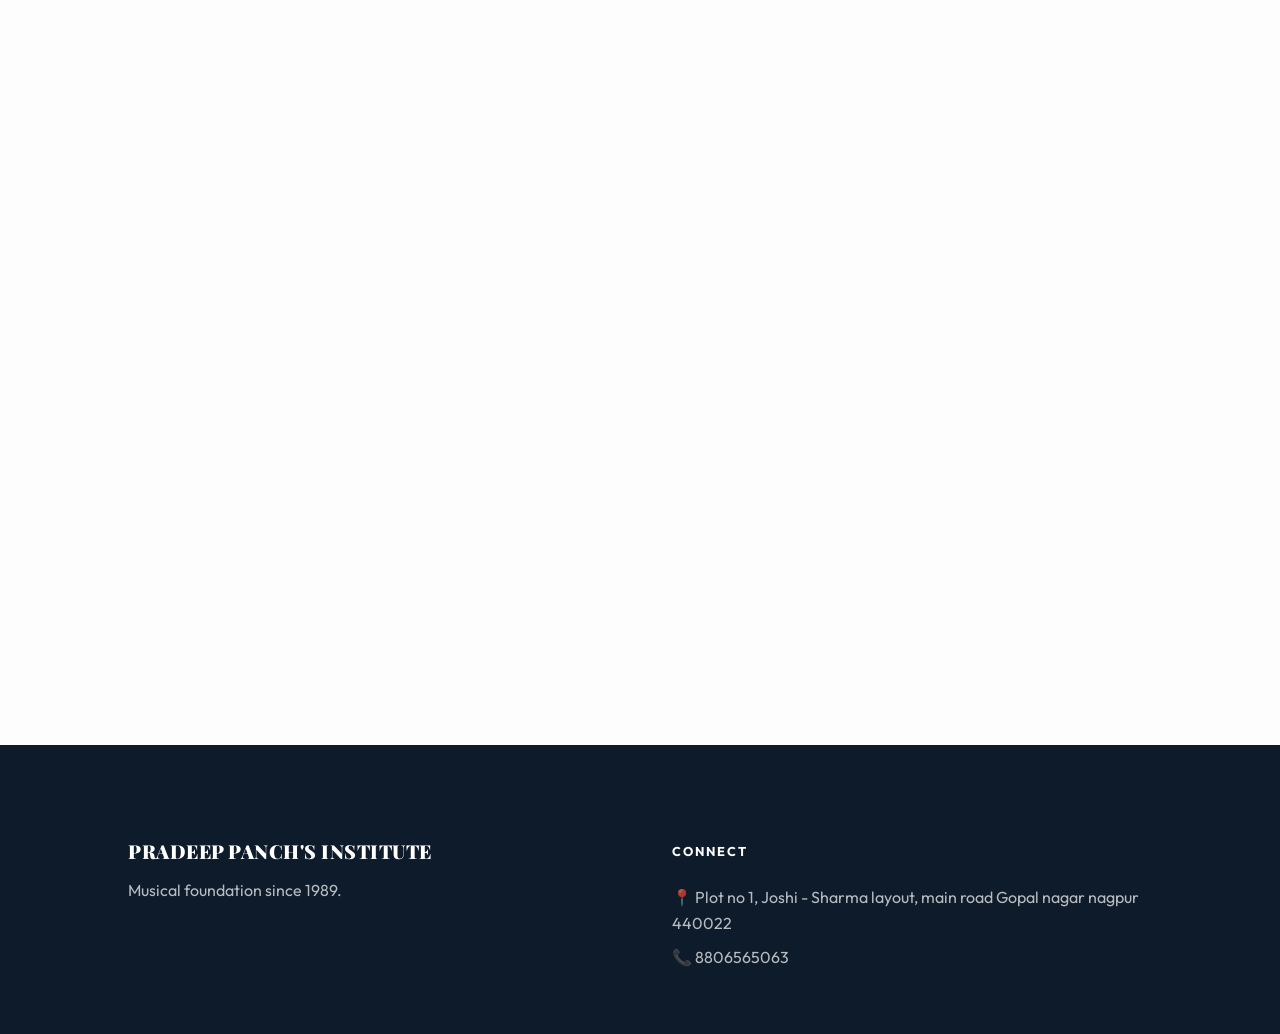
==== commit 1540c2bb: "Fix spelling of 'Paanch' to 'Panch' throughout the repository" ====
--- a/index.html
+++ b/index.html
@@ -4,26 +4,26 @@
 <head>
     <meta charset="UTF-8">
     <meta name="viewport" content="width=device-width, initial-scale=1.0">
-    <title>Pradeep Paanch's Guitar and keyboard coaching institute | Nagpur</title>
+    <title>Pradeep Panch's Guitar and keyboard coaching institute | Nagpur</title>
     <link rel="icon" type="image/png" href="images/logo.png">
     
     <!-- Primary SEO Metadata -->
-    <meta name="description" content="Nagpur's legendary music classes for Guitar and Keyboard. Master your instrument with structured, professional training under Guru Pradeep Paanch at Gopal Nagar, Nagpur.">
-    <meta name="keywords" content="guitar classes nagpur, keyboard classes nagpur, pradeep paanch, music academy nagpur, learn guitar nagpur, best music institute nagpur, keyboard teacher nagpur">
-    <meta name="author" content="Pradeep Paanch">
+    <meta name="description" content="Nagpur's legendary music classes for Guitar and Keyboard. Master your instrument with structured, professional training under Guru Pradeep Panch at Gopal Nagar, Nagpur.">
+    <meta name="keywords" content="guitar classes nagpur, keyboard classes nagpur, pradeep panch, music academy nagpur, learn guitar nagpur, best music institute nagpur, keyboard teacher nagpur">
+    <meta name="author" content="Pradeep Panch">
     <link rel="canonical" href="https://pradeepmusicclass.me/">
 
     <!-- Open Graph / Facebook / WhatsApp Preview Cards -->
     <meta property="og:type" content="website">
     <meta property="og:url" content="https://pradeepmusicclass.me/">
-    <meta property="og:title" content="Pradeep Paanch's Guitar and Keyboard Coaching Institute | Nagpur">
+    <meta property="og:title" content="Pradeep Panch's Guitar and Keyboard Coaching Institute | Nagpur">
     <meta property="og:description" content="Nurturing Nagpur's musical talent for over 50 years. Start your professional Guitar or Keyboard learning journey today!">
     <meta property="og:image" content="https://pradeepmusicclass.me/images/logo.png">
 
     <!-- Twitter Cards -->
     <meta property="twitter:card" content="summary_large_image">
     <meta property="twitter:url" content="https://pradeepmusicclass.me/">
-    <meta property="twitter:title" content="Pradeep Paanch's Guitar & Keyboard Coaching Institute | Nagpur">
+    <meta property="twitter:title" content="Pradeep Panch's Guitar & Keyboard Coaching Institute | Nagpur">
     <meta property="twitter:description" content="Nurturing Nagpur's musical talent for over 50 years. Start your professional Guitar or Keyboard learning journey today!">
     <meta property="twitter:image" content="https://pradeepmusicclass.me/images/logo.png">
     
@@ -32,7 +32,7 @@
     {
       "@context": "https://schema.org",
       "@type": "MusicSchool",
-      "name": "Pradeep Paanch's Guitar and Keyboard Coaching Institute",
+      "name": "Pradeep Panch's Guitar and Keyboard Coaching Institute",
       "image": "https://pradeepmusicclass.me/images/logo.png",
       "@id": "https://pradeepmusicclass.me/#academy",
       "url": "https://pradeepmusicclass.me",
@@ -102,7 +102,7 @@
     <div class="menu-backdrop"></div>
     <div class="menu-overlay">
         <div class="menu-panel-header">
-            <h3 style="font-size: 1.2rem; font-weight: 900; letter-spacing: 2px;">PRADEEP PAANCH</h3>
+            <h3 style="font-size: 1.2rem; font-weight: 900; letter-spacing: 2px;">PRADEEP PANCH</h3>
             <p style="font-size: 0.7rem; opacity: 0.8; text-transform: uppercase;">Music Academy Nagpur</p>
         </div>
         <div class="nav-links-full">
@@ -133,7 +133,7 @@
                 </h1>
                 <p style="font-size: 1.2rem; color: var(--text-muted); margin-bottom: 3rem; max-width: 500px;">
                     Join Nagpur's legendary institute for Guitar and Keyboard. Master your instrument with Pradeep
-                    Paanch.
+                    Panch.
                 </p>
                 <div style="display: flex; gap: 1.5rem;">
                     <a href="contact.html" class="btn btn-primary">Reserve Your Slot</a>
@@ -274,7 +274,7 @@
     <footer>
         <div style="display: grid; grid-template-columns: repeat(auto-fit, minmax(250px, 1fr)); gap: 4rem;">
             <div>
-                <h3 class="logo" style="color: white; font-size: 1.2rem;">PRADEEP PAANCH'S INSTITUTE</h3>
+                <h3 class="logo" style="color: white; font-size: 1.2rem;">PRADEEP PANCH'S INSTITUTE</h3>
                 <p style="opacity: 0.7; margin-top: 1rem;">Musical foundation since 1989.</p>
             </div>
             <div>
--- a/css/style.css
+++ b/css/style.css
@@ -1,5 +1,5 @@
 /* 
-   Pradeep Paanch's Guitar and keyboard coaching institute - Refined Stylish Aesthetic
+   Pradeep Panch's Guitar and keyboard coaching institute - Refined Stylish Aesthetic
    Colors: White, Red, Subtle Navy
 */
 
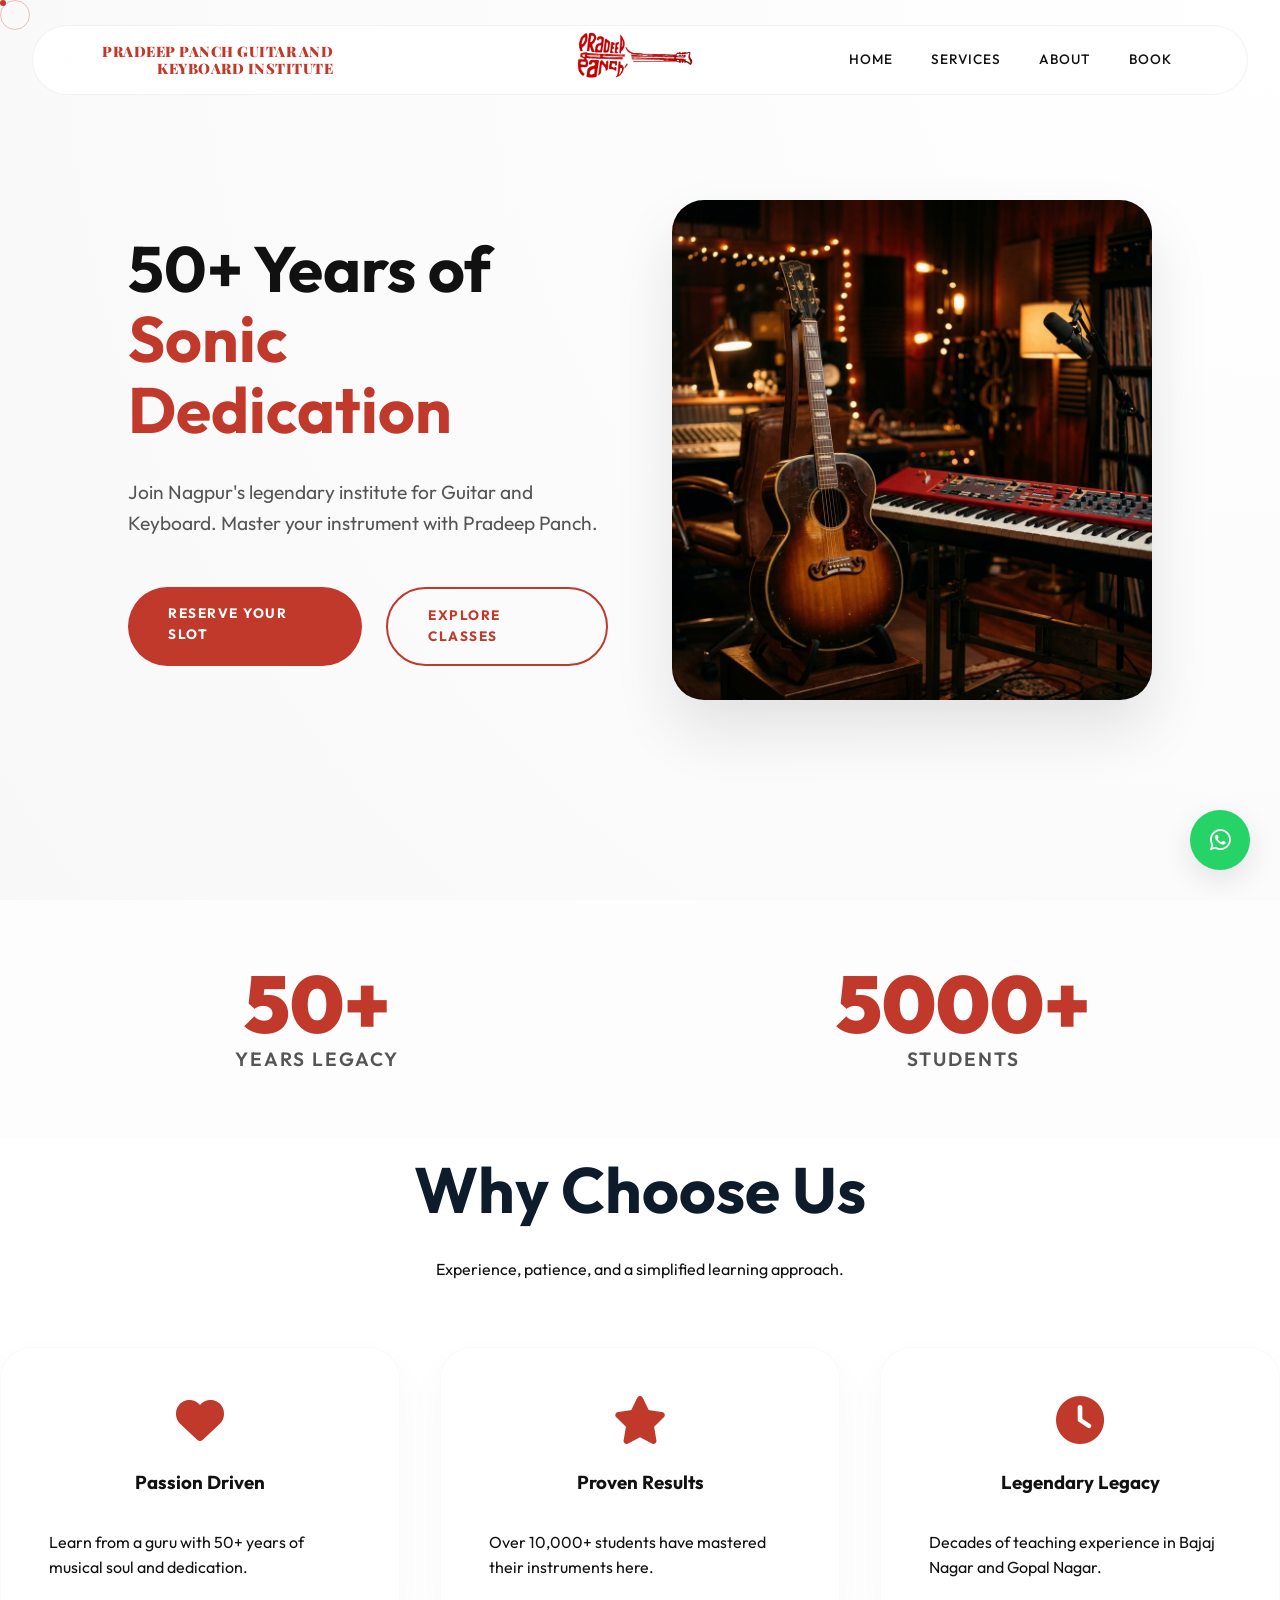
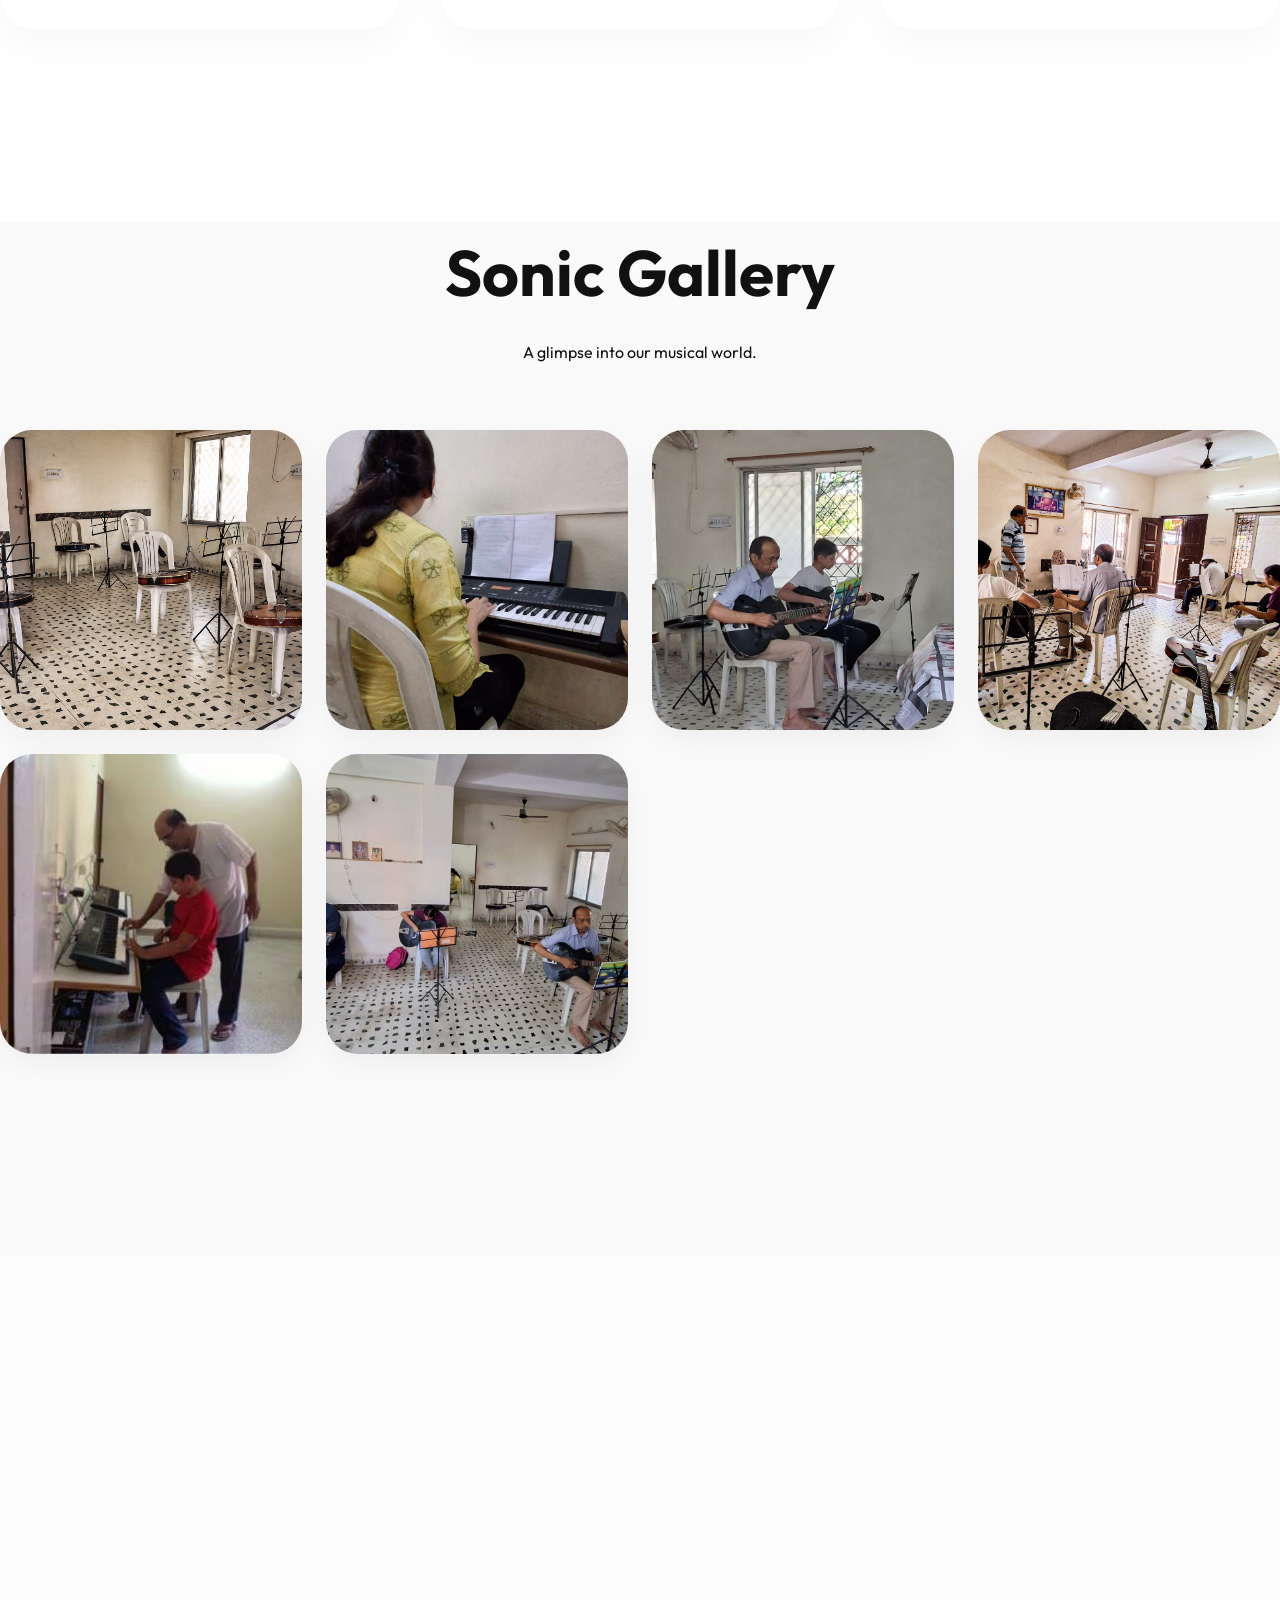
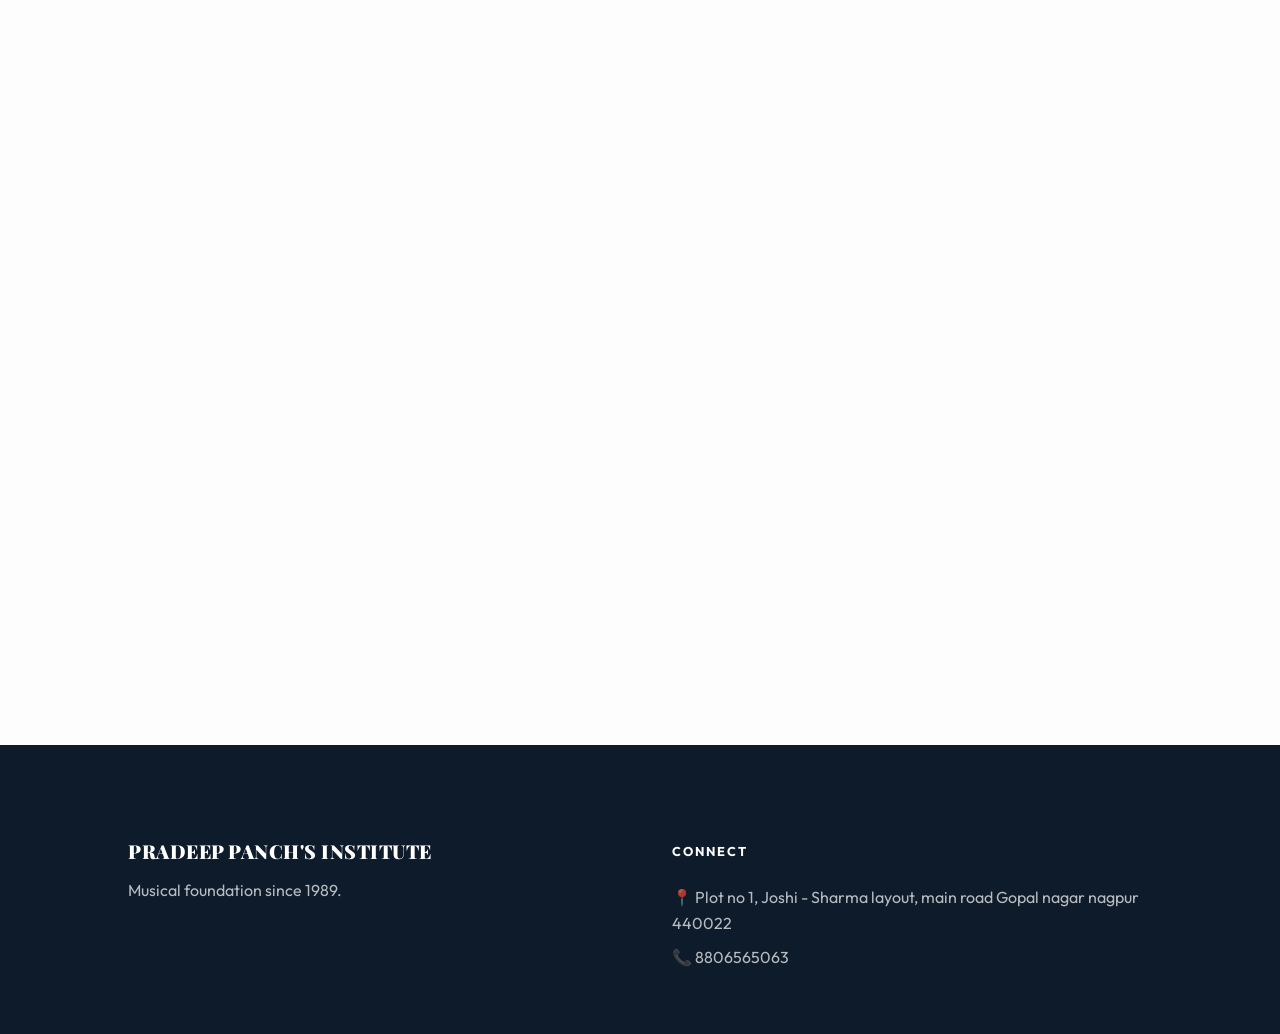
==== commit 1f2dec1f: "Fix final PRADEEP PAANCH spelling on index.html line 82" ====
--- a/index.html
+++ b/index.html
@@ -79,7 +79,7 @@
 
     <!-- Navigation -->
     <nav>
-        <div class="nav-text">PRADEEP PAANCH GUITAR AND KEYBOARD INSTITUTE</div>
+        <div class="nav-text">PRADEEP PANCH GUITAR AND KEYBOARD INSTITUTE</div>
         <div class="nav-logo">
             <a href="index.html">
                 <img src="images/logo.png" alt="Logo" class="logo-img">
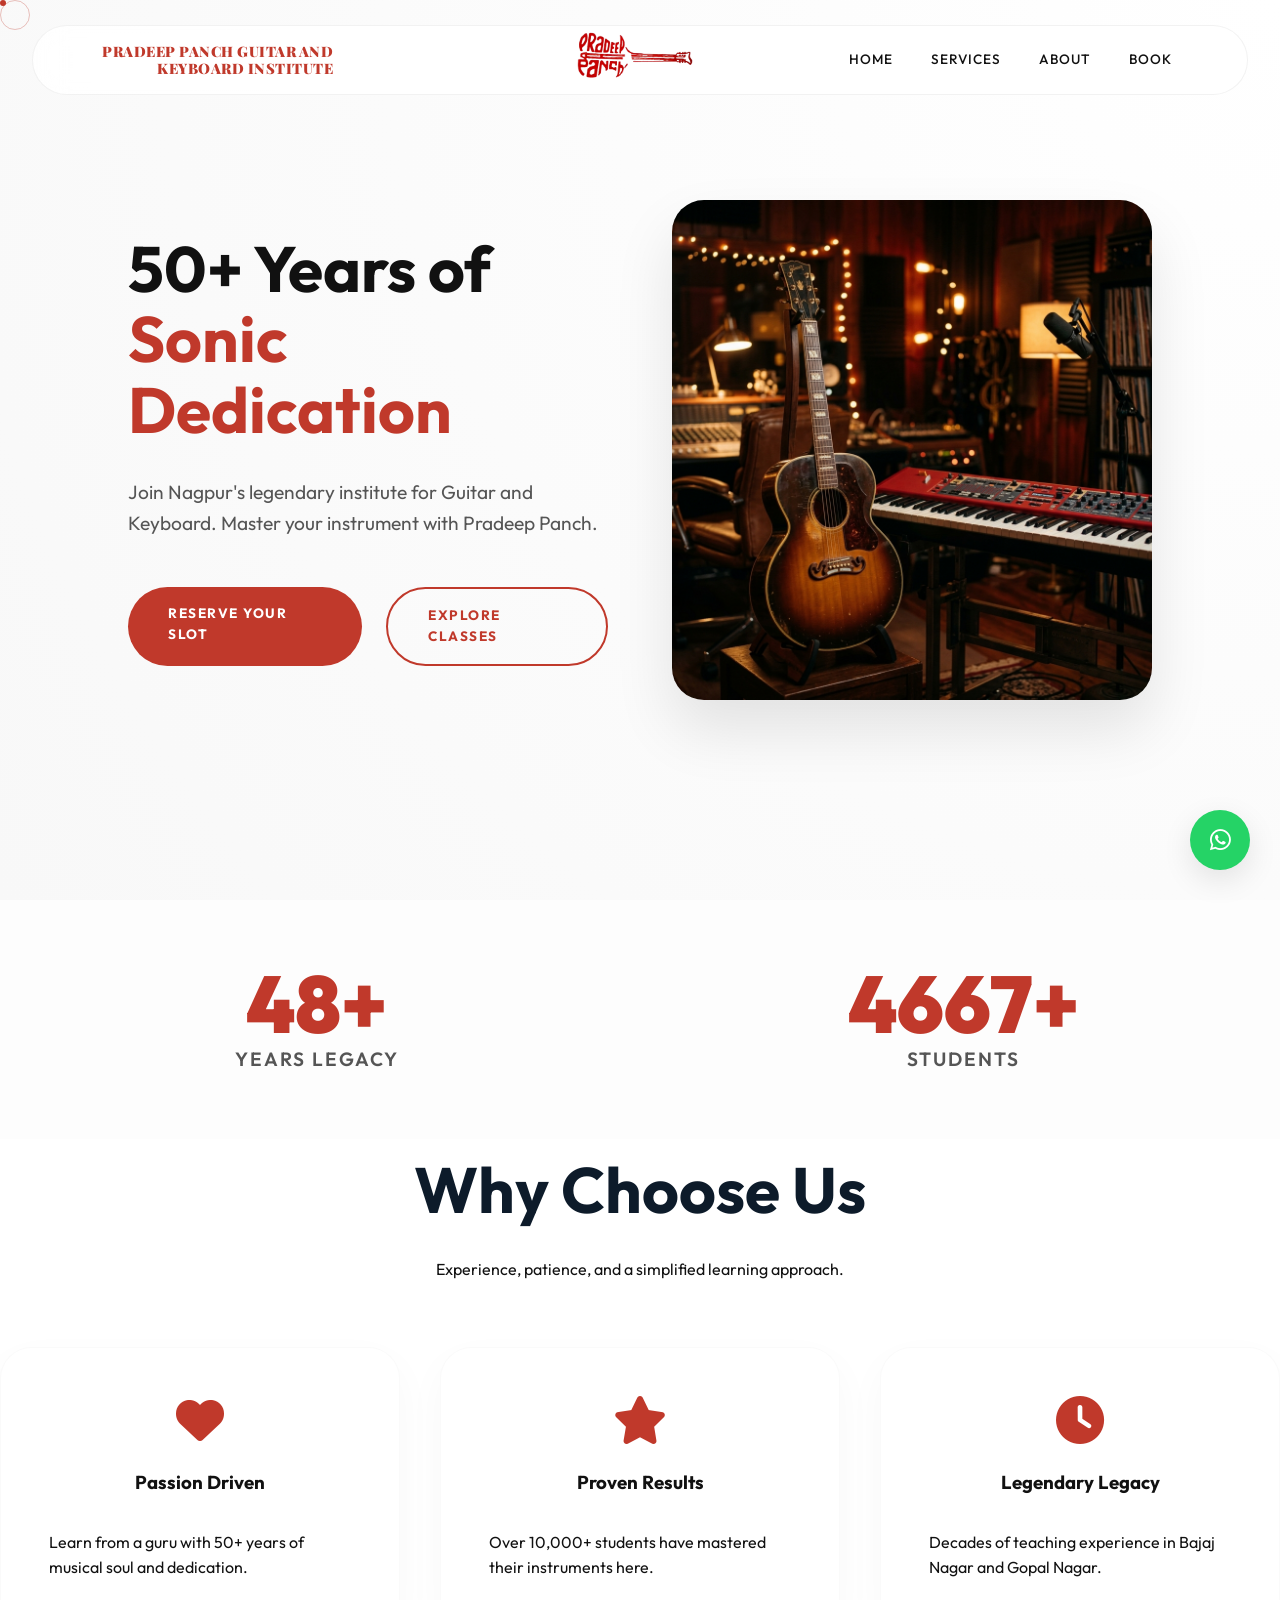
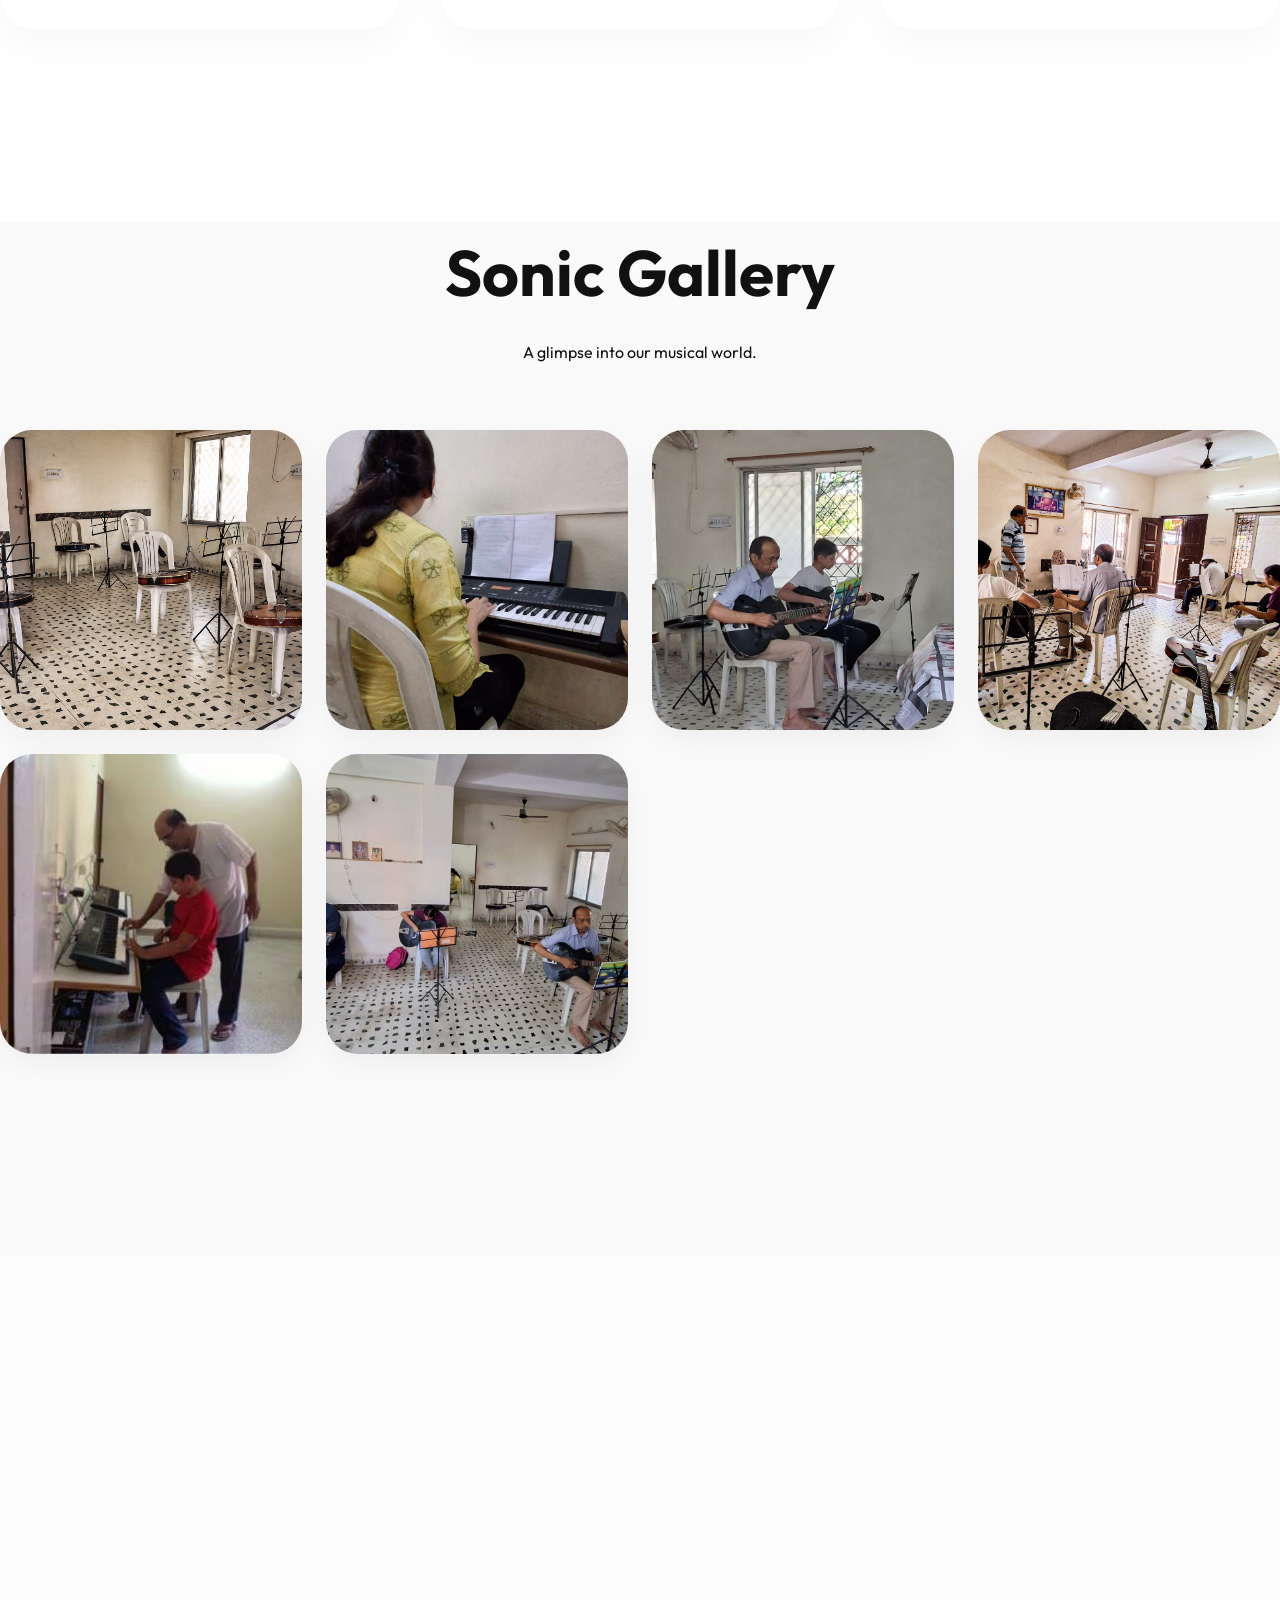
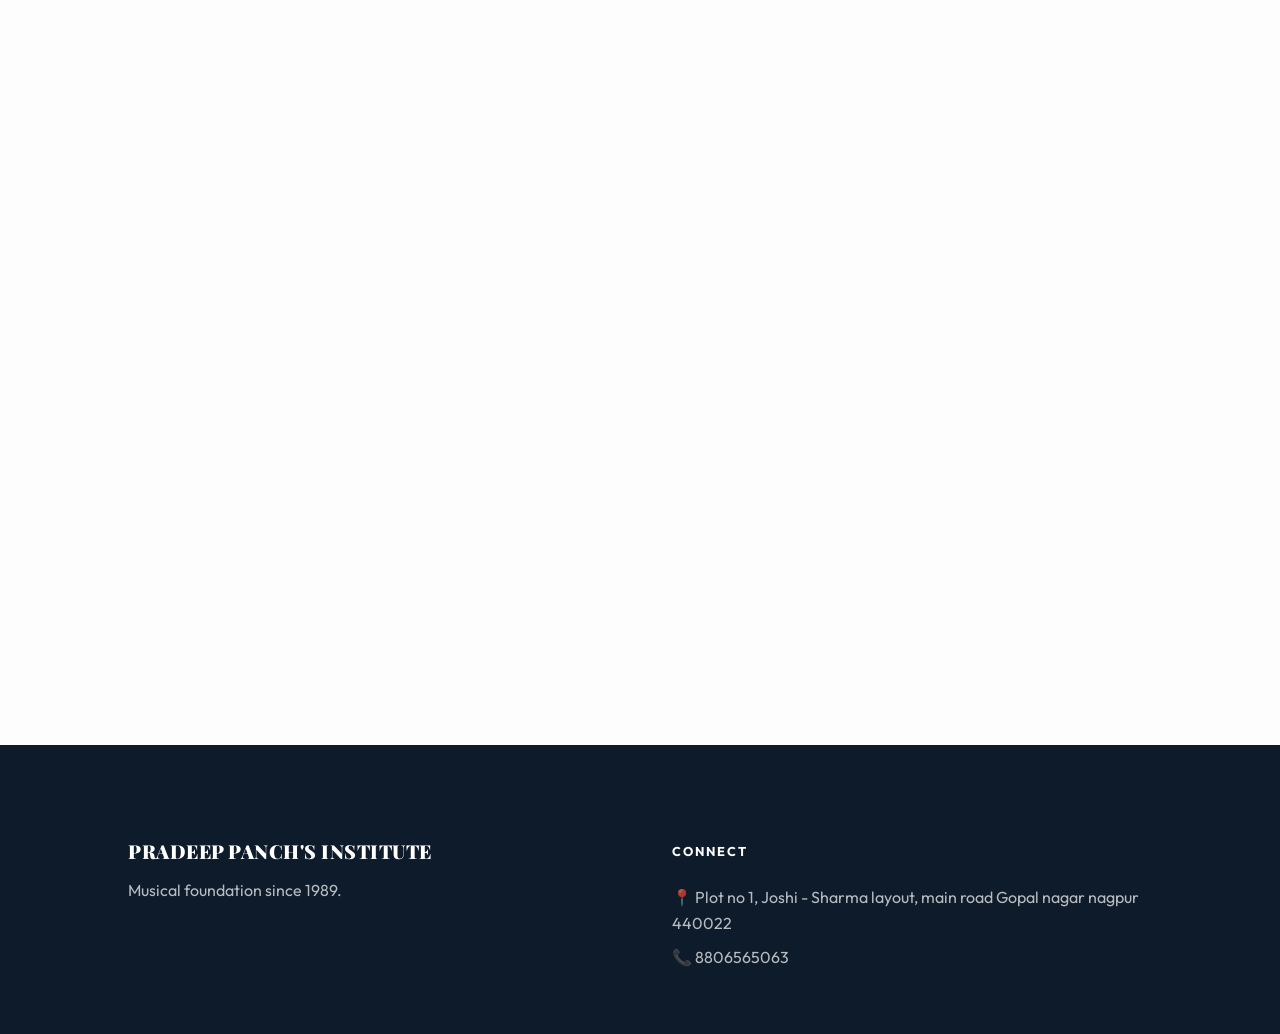
==== commit 9bf5fdc6: "Add Google Search Console verification meta tag" ====
--- a/index.html
+++ b/index.html
@@ -11,6 +11,7 @@
     <meta name="description" content="Nagpur's legendary music classes for Guitar and Keyboard. Master your instrument with structured, professional training under Guru Pradeep Panch at Gopal Nagar, Nagpur.">
     <meta name="keywords" content="guitar classes nagpur, keyboard classes nagpur, pradeep panch, music academy nagpur, learn guitar nagpur, best music institute nagpur, keyboard teacher nagpur">
     <meta name="author" content="Pradeep Panch">
+    <meta name="google-site-verification" content="eiFE_E2BP-8Jv1Ne_FrOvqYnUiUfwAQOy5kdampSYfY" />
     <link rel="canonical" href="https://pradeepmusicclass.me/">
 
     <!-- Open Graph / Facebook / WhatsApp Preview Cards -->
